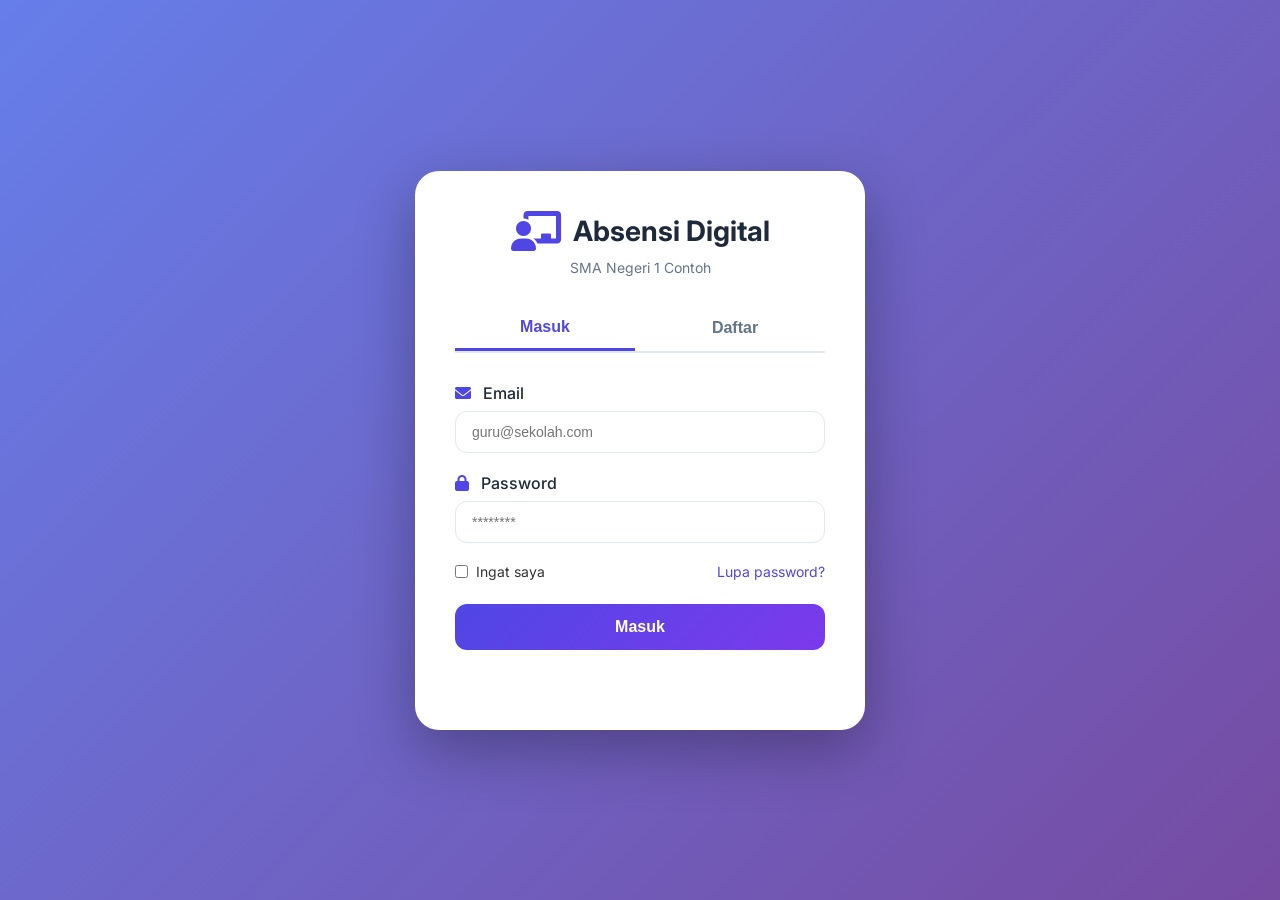
==== index.html @ d9f009d1 "Sistem Absensi Digital" ====
<!DOCTYPE html>
<html lang="id">

<head>
    <meta charset="UTF-8">
    <meta name="viewport" content="width=device-width, initial-scale=1.0, user-scalable=yes">
    <title>Absensi Digital - Login</title>
    <link rel="stylesheet" href="style.css">
    <link href="https://fonts.googleapis.com/css2?family=Inter:wght@400;500;600;700&display=swap" rel="stylesheet">
    <link rel="stylesheet" href="https://cdnjs.cloudflare.com/ajax/libs/font-awesome/6.0.0-beta3/css/all.min.css">
</head>

<body>
    <div class="auth-container">
        <div class="auth-card">
            <div class="auth-header">
                <div class="logo">
                    <i class="fas fa-chalkboard-user"></i>
                    <h1>Absensi Digital</h1>
                </div>
                <p>SMA Negeri 1 Contoh</p>
            </div>

            <div class="auth-tabs">
                <button class="tab-btn active" data-tab="login">Masuk</button>
                <button class="tab-btn" data-tab="register">Daftar</button>
            </div>

            <!-- Form Login -->
            <form id="loginForm" class="auth-form active">
                <div class="form-group">
                    <label><i class="fas fa-envelope"></i> Email</label>
                    <input type="email" id="loginEmail" placeholder="guru@sekolah.com" required>
                </div>
                <div class="form-group">
                    <label><i class="fas fa-lock"></i> Password</label>
                    <input type="password" id="loginPassword" placeholder="********" required>
                </div>
                <div class="form-options">
                    <label class="checkbox">
                        <input type="checkbox" id="rememberMe"> Ingat saya
                    </label>
                    <a href="#" id="forgotPasswordLink" class="forgot-link">Lupa password?</a>
                </div>
                <button type="submit" class="btn-primary">Masuk</button>
                <div id="loginMessage" class="message"></div>
                <div id="resendVerificationContainer" style="display:none;">
                    <a href="#" id="resendVerificationLink" class="resend-link">Kirim ulang email verifikasi</a>
                </div>
            </form>

            <!-- Form Register -->
            <form id="registerForm" class="auth-form">
                <div class="form-group">
                    <label><i class="fas fa-user"></i> Nama Lengkap</label>
                    <input type="text" id="regNama" placeholder="Nama lengkap" required>
                </div>
                <div class="form-group">
                    <label><i class="fas fa-envelope"></i> Email</label>
                    <input type="email" id="regEmail" placeholder="email@sekolah.com" required>
                </div>
                <div class="form-group">
                    <label><i class="fas fa-lock"></i> Password</label>
                    <input type="password" id="regPassword" placeholder="Minimal 6 karakter" required>
                </div>
                <div class="form-group">
                    <label><i class="fas fa-user-tag"></i> Role (Pilih)</label>
                    <select id="regRole">
                        <option value="guru">Guru</option>
                        <option value="kepsek">Kepala Sekolah</option>
                    </select>
                    <small style="color:#666;">*Admin akan diatur oleh operator</small>
                </div>
                <button type="submit" class="btn-primary">Daftar</button>
                <div id="registerMessage" class="message"></div>
            </form>
        </div>
    </div>

    <!-- Modal Lupa Password -->
    <div id="forgotModal" class="modal">
        <div class="modal-content">
            <span class="close-modal">&times;</span>
            <h3><i class="fas fa-key"></i> Reset Password</h3>
            <div id="forgotStep1">
                <p>Masukkan email terdaftar Anda</p>
                <input type="email" id="forgotEmail" placeholder="Email" required>
                <button id="sendOtpBtn" class="btn-secondary">Kirim OTP</button>
            </div>
            <div id="forgotStep2" style="display:none;">
                <p>Masukkan kode OTP yang dikirim ke email Anda</p>
                <input type="text" id="otpCode" placeholder="6 digit OTP" maxlength="6">
                <p id="otpTimer" class="timer-text"></p>
                <button id="verifyOtpBtn" class="btn-secondary">Verifikasi OTP</button>
                <button id="resendOtpBtn" class="btn-text">Kirim ulang OTP</button>
            </div>
            <div id="forgotStep3" style="display:none;">
                <p>Buat password baru</p>
                <input type="password" id="newPassword" placeholder="Password baru" required>
                <input type="password" id="confirmPassword" placeholder="Konfirmasi password" required>
                <button id="resetPasswordBtn" class="btn-primary">Reset Password</button>
            </div>
            <div id="forgotMessage" class="message"></div>
        </div>
    </div>

    <script src="script.js"></script>
</body>

</html>
---- style.css ----
* {
    margin: 0;
    padding: 0;
    box-sizing: border-box;
}

body {
    font-family: 'Inter', sans-serif;
    background: linear-gradient(135deg, #667eea 0%, #764ba2 100%);
    min-height: 100vh;
    color: #333;
}

/* ========== AUTH PAGES ========== */
.auth-container {
    min-height: 100vh;
    display: flex;
    justify-content: center;
    align-items: center;
    padding: 20px;
}

.auth-card {
    background: white;
    border-radius: 24px;
    box-shadow: 0 20px 60px rgba(0, 0, 0, 0.3);
    width: 100%;
    max-width: 450px;
    padding: 40px;
    animation: fadeInUp 0.5s ease;
}

@keyframes fadeInUp {
    from {
        opacity: 0;
        transform: translateY(30px);
    }

    to {
        opacity: 1;
        transform: translateY(0);
    }
}

.auth-header {
    text-align: center;
    margin-bottom: 30px;
}

.logo {
    display: flex;
    align-items: center;
    justify-content: center;
    gap: 12px;
    margin-bottom: 8px;
}

.logo i {
    font-size: 40px;
    color: #4f46e5;
}

.logo h1 {
    font-size: 28px;
    color: #1e293b;
}

.auth-header p {
    color: #64748b;
    font-size: 14px;
}

.auth-tabs {
    display: flex;
    gap: 10px;
    margin-bottom: 30px;
    border-bottom: 2px solid #e2e8f0;
}

.tab-btn {
    flex: 1;
    background: none;
    border: none;
    padding: 12px;
    font-size: 16px;
    font-weight: 600;
    color: #64748b;
    cursor: pointer;
    transition: all 0.3s;
}

.tab-btn.active {
    color: #4f46e5;
    border-bottom: 3px solid #4f46e5;
}

.auth-form {
    display: none;
}

.auth-form.active {
    display: block;
    animation: fadeIn 0.3s ease;
}

@keyframes fadeIn {
    from {
        opacity: 0;
    }

    to {
        opacity: 1;
    }
}

.form-group {
    margin-bottom: 20px;
}

.form-group label {
    display: block;
    margin-bottom: 8px;
    font-weight: 500;
    color: #1e293b;
}

.form-group label i {
    margin-right: 8px;
    color: #4f46e5;
}

.form-group input,
.form-group select {
    width: 100%;
    padding: 12px 16px;
    border: 1px solid #e2e8f0;
    border-radius: 12px;
    font-size: 14px;
    transition: all 0.3s;
}

.form-group input:focus,
.form-group select:focus {
    outline: none;
    border-color: #4f46e5;
    box-shadow: 0 0 0 3px rgba(79, 70, 229, 0.1);
}

.form-options {
    display: flex;
    justify-content: space-between;
    align-items: center;
    margin-bottom: 24px;
    font-size: 14px;
}

.checkbox {
    display: flex;
    align-items: center;
    gap: 8px;
    cursor: pointer;
}

.forgot-link {
    color: #4f46e5;
    text-decoration: none;
}

.btn-primary {
    width: 100%;
    padding: 14px;
    background: linear-gradient(135deg, #4f46e5, #7c3aed);
    color: white;
    border: none;
    border-radius: 12px;
    font-size: 16px;
    font-weight: 600;
    cursor: pointer;
    transition: transform 0.2s, box-shadow 0.2s;
}

.btn-primary:hover {
    transform: translateY(-2px);
    box-shadow: 0 10px 20px rgba(79, 70, 229, 0.3);
}

.btn-secondary {
    padding: 10px 20px;
    background: #f1f5f9;
    color: #1e293b;
    border: none;
    border-radius: 10px;
    cursor: pointer;
    font-weight: 500;
}

.btn-success {
    background: #10b981;
    color: white;
    border: none;
    padding: 12px 24px;
    border-radius: 12px;
    cursor: pointer;
    font-weight: 600;
}

.btn-warning {
    background: #f59e0b;
    color: white;
    border: none;
    padding: 12px 24px;
    border-radius: 12px;
    cursor: pointer;
    font-weight: 600;
}

.btn-small {
    padding: 6px 12px;
    font-size: 12px;
    border-radius: 8px;
    border: none;
    cursor: pointer;
    background: #4f46e5;
    color: white;
    margin: 2px;
}

.btn-danger {
    background: #ef4444;
}

.btn-text {
    background: none;
    border: none;
    color: #4f46e5;
    cursor: pointer;
    font-size: 14px;
    text-decoration: underline;
}

.message {
    margin-top: 16px;
    padding: 12px;
    border-radius: 10px;
    font-size: 14px;
}

.message.success {
    background: #d1fae5;
    color: #065f46;
}

.message.error {
    background: #fee2e2;
    color: #991b1b;
}

.message.neutral {
    background: #e0e7ff;
    color: #3730a3;
}

/* ========== DASHBOARD ========== */
.dashboard-container {
    display: flex;
    min-height: 100vh;
}

.sidebar {
    width: 280px;
    background: linear-gradient(180deg, #1e1b4b, #312e81);
    color: white;
    display: flex;
    flex-direction: column;
    position: fixed;
    height: 100vh;
    left: 0;
    top: 0;
    transition: transform 0.3s ease;
    z-index: 100;
}

.sidebar-header {
    padding: 24px;
    border-bottom: 1px solid rgba(255, 255, 255, 0.1);
}

.logo-small {
    display: flex;
    align-items: center;
    gap: 10px;
    font-size: 18px;
    font-weight: 600;
}

.logo-small i {
    font-size: 28px;
}

.sidebar-nav {
    flex: 1;
    padding: 20px 0;
}

.nav-item {
    display: flex;
    align-items: center;
    gap: 12px;
    padding: 12px 24px;
    color: rgba(255, 255, 255, 0.7);
    text-decoration: none;
    transition: all 0.3s;
}

.nav-item:hover,
.nav-item.active {
    background: rgba(255, 255, 255, 0.1);
    color: white;
    border-left: 3px solid #f59e0b;
}

.nav-item i {
    width: 24px;
}

.sidebar-footer {
    padding: 20px;
    border-top: 1px solid rgba(255, 255, 255, 0.1);
}

.user-info {
    display: flex;
    align-items: center;
    gap: 12px;
    margin-bottom: 16px;
    padding: 8px;
    background: rgba(255, 255, 255, 0.05);
    border-radius: 12px;
}

.user-info i {
    font-size: 32px;
}

.user-info p {
    font-weight: 600;
    font-size: 14px;
}

.user-info small {
    font-size: 12px;
    opacity: 0.7;
}

.btn-logout {
    width: 100%;
    padding: 10px;
    background: rgba(255, 255, 255, 0.1);
    color: white;
    border: none;
    border-radius: 10px;
    cursor: pointer;
    font-size: 14px;
    transition: all 0.3s;
}

.btn-logout:hover {
    background: #ef4444;
}

.main-content {
    flex: 1;
    margin-left: 280px;
    background: #f8fafc;
    min-height: 100vh;
}

.top-bar {
    background: white;
    padding: 16px 24px;
    display: flex;
    justify-content: space-between;
    align-items: center;
    box-shadow: 0 1px 3px rgba(0, 0, 0, 0.1);
    position: sticky;
    top: 0;
    z-index: 99;
}

.mobile-menu-btn {
    display: none;
    background: none;
    border: none;
    font-size: 24px;
    cursor: pointer;
}

.date-time {
    display: flex;
    gap: 16px;
    color: #64748b;
    font-size: 14px;
}

.content-area {
    padding: 24px;
}

.page {
    display: none;
}

.page.active {
    display: block;
    animation: fadeIn 0.3s ease;
}

/* Stats Grid */
.stats-grid {
    display: grid;
    grid-template-columns: repeat(auto-fit, minmax(200px, 1fr));
    gap: 20px;
    margin-bottom: 30px;
}

.stat-card {
    background: white;
    padding: 20px;
    border-radius: 16px;
    display: flex;
    align-items: center;
    gap: 16px;
    box-shadow: 0 1px 3px rgba(0, 0, 0, 0.1);
    transition: transform 0.2s;
}

.stat-card:hover {
    transform: translateY(-2px);
}

.stat-card i {
    font-size: 40px;
    color: #4f46e5;
}

.stat-card h3 {
    font-size: 28px;
    font-weight: 700;
}

.stat-card p {
    color: #64748b;
    font-size: 14px;
}

.info-card,
.action-card,
.form-card {
    background: white;
    border-radius: 16px;
    padding: 24px;
    margin-bottom: 24px;
    box-shadow: 0 1px 3px rgba(0, 0, 0, 0.1);
}

.info-card h3,
.action-card h3,
.form-card h4 {
    margin-bottom: 16px;
    display: flex;
    align-items: center;
    gap: 8px;
}

.action-buttons {
    display: flex;
    gap: 16px;
    flex-wrap: wrap;
}

/* Camera Section */
.camera-section {
    background: white;
    border-radius: 16px;
    padding: 24px;
    margin-bottom: 20px;
}

.camera-container {
    text-align: center;
    margin: 20px 0;
}

#video {
    width: 100%;
    max-width: 400px;
    border-radius: 16px;
    background: #000;
}

.photo-preview {
    text-align: center;
    margin-top: 16px;
}

.photo-preview img {
    max-width: 200px;
    border-radius: 12px;
}

.location-section {
    background: white;
    border-radius: 16px;
    padding: 24px;
    margin-bottom: 20px;
}

.attendance-buttons {
    display: flex;
    gap: 16px;
    flex-wrap: wrap;
}

/* Table */
.table-responsive {
    overflow-x: auto;
}

.data-table {
    width: 100%;
    background: white;
    border-radius: 16px;
    border-collapse: collapse;
    overflow: hidden;
}

.data-table th,
.data-table td {
    padding: 12px 16px;
    text-align: left;
    border-bottom: 1px solid #e2e8f0;
}

.data-table th {
    background: #f1f5f9;
    font-weight: 600;
}

.data-table tr:hover {
    background: #f8fafc;
}

.filter-bar {
    display: flex;
    gap: 12px;
    margin-bottom: 20px;
    flex-wrap: wrap;
}

.filter-bar input,
.filter-bar select {
    padding: 10px 16px;
    border: 1px solid #e2e8f0;
    border-radius: 10px;
}

.form-row {
    display: grid;
    grid-template-columns: repeat(auto-fit, minmax(150px, 1fr));
    gap: 16px;
    margin-bottom: 20px;
}

.profile-card {
    background: white;
    border-radius: 16px;
    padding: 24px;
    margin-bottom: 20px;
}

.profile-field {
    margin-bottom: 16px;
    padding-bottom: 12px;
    border-bottom: 1px solid #e2e8f0;
}

.profile-field label {
    font-weight: 600;
    color: #64748b;
    display: block;
    font-size: 12px;
    margin-bottom: 4px;
}

.profile-field p {
    font-size: 16px;
    color: #1e293b;
}

.status-badge {
    display: inline-block;
    padding: 4px 10px;
    border-radius: 20px;
    font-size: 12px;
    font-weight: 500;
}

.status-badge.success {
    background: #d1fae5;
    color: #065f46;
}

.status-badge.warning {
    background: #fed7aa;
    color: #9a3412;
}

.teacher-detail {
    margin-top: 20px;
    padding: 20px;
    background: #f8fafc;
    border-radius: 16px;
}

/* Modal */
.modal {
    display: none;
    position: fixed;
    top: 0;
    left: 0;
    width: 100%;
    height: 100%;
    background: rgba(0, 0, 0, 0.5);
    justify-content: center;
    align-items: center;
    z-index: 1000;
}

.modal-content {
    background: white;
    padding: 30px;
    border-radius: 20px;
    width: 90%;
    max-width: 400px;
    position: relative;
}

.close-modal {
    position: absolute;
    top: 15px;
    right: 20px;
    font-size: 28px;
    cursor: pointer;
    color: #64748b;
}

.modal-content input,
.modal-content select {
    width: 100%;
    padding: 12px;
    margin: 10px 0;
    border: 1px solid #e2e8f0;
    border-radius: 10px;
}

.timer-text {
    font-size: 12px;
    color: #ef4444;
    margin: 8px 0;
}

/* Responsive */
@media (max-width: 768px) {
    .sidebar {
        transform: translateX(-100%);
    }

    .sidebar.mobile-open {
        transform: translateX(0);
    }

    .main-content {
        margin-left: 0;
    }

    .mobile-menu-btn {
        display: block;
    }

    .stats-grid {
        grid-template-columns: 1fr;
    }

    .auth-card {
        padding: 24px;
    }

    .attendance-buttons {
        flex-direction: column;
    }

    .attendance-buttons button {
        width: 100%;
    }

    .form-row {
        grid-template-columns: 1fr;
    }
}

@media (max-width: 480px) {
    .content-area {
        padding: 16px;
    }

    .top-bar {
        padding: 12px 16px;
    }

    .date-time {
        font-size: 10px;
        gap: 8px;
    }
}
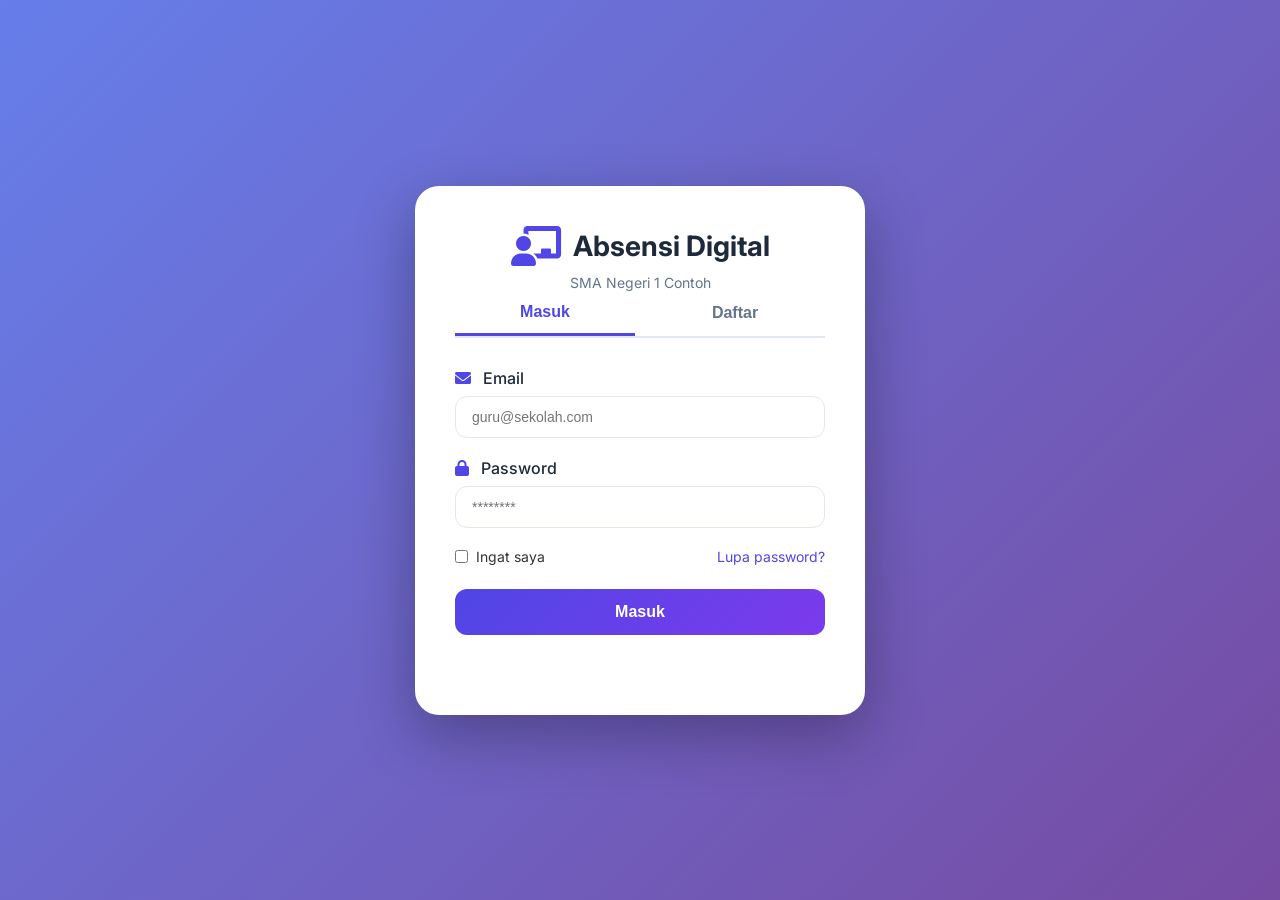
==== commit 7cf594e9: "Final: Sistem Absensi Digital lengkap semua role" ====
--- a/index.html
+++ b/index.html
@@ -64,12 +64,12 @@
                     <input type="password" id="regPassword" placeholder="Minimal 6 karakter" required>
                 </div>
                 <div class="form-group">
-                    <label><i class="fas fa-user-tag"></i> Role (Pilih)</label>
+                    <label><i class="fas fa-user-tag"></i> Role</label>
                     <select id="regRole">
                         <option value="guru">Guru</option>
                         <option value="kepsek">Kepala Sekolah</option>
                     </select>
-                    <small style="color:#666;">*Admin akan diatur oleh operator</small>
+                    <small>*Admin akan diatur oleh operator</small>
                 </div>
                 <button type="submit" class="btn-primary">Daftar</button>
                 <div id="registerMessage" class="message"></div>
@@ -80,7 +80,7 @@
     <!-- Modal Lupa Password -->
     <div id="forgotModal" class="modal">
         <div class="modal-content">
-            <span class="close-modal">&times;</span>
+            <span class="close-modal" data-modal="forgotModal">&times;</span>
             <h3><i class="fas fa-key"></i> Reset Password</h3>
             <div id="forgotStep1">
                 <p>Masukkan email terdaftar Anda</p>
--- a/style.css
+++ b/style.css
@@ -42,9 +42,14 @@
     }
 }
 
-.auth-header {
-    text-align: center;
-    margin-bottom: 30px;
+@keyframes fadeIn {
+    from {
+        opacity: 0;
+    }
+
+    to {
+        opacity: 1;
+    }
 }
 
 .logo {
@@ -68,6 +73,7 @@
 .auth-header p {
     color: #64748b;
     font-size: 14px;
+    text-align: center;
 }
 
 .auth-tabs {
@@ -101,16 +107,6 @@
 .auth-form.active {
     display: block;
     animation: fadeIn 0.3s ease;
-}
-
-@keyframes fadeIn {
-    from {
-        opacity: 0;
-    }
-
-    to {
-        opacity: 1;
-    }
 }
 
 .form-group {
@@ -513,6 +509,11 @@
     border-radius: 16px;
     padding: 24px;
     margin-bottom: 20px;
+}
+
+.location-info {
+    margin-top: 12px;
+    font-size: 14px;
 }
 
 .attendance-buttons {
@@ -669,6 +670,24 @@
     margin: 8px 0;
 }
 
+.loading-spinner {
+    display: inline-block;
+    width: 18px;
+    height: 18px;
+    border: 2px solid rgba(255, 255, 255, 0.4);
+    border-top-color: white;
+    border-radius: 50%;
+    animation: spin 0.8s linear infinite;
+    vertical-align: middle;
+    margin-right: 6px;
+}
+
+@keyframes spin {
+    to {
+        transform: rotate(360deg);
+    }
+}
+
 /* Responsive */
 @media (max-width: 768px) {
     .sidebar {
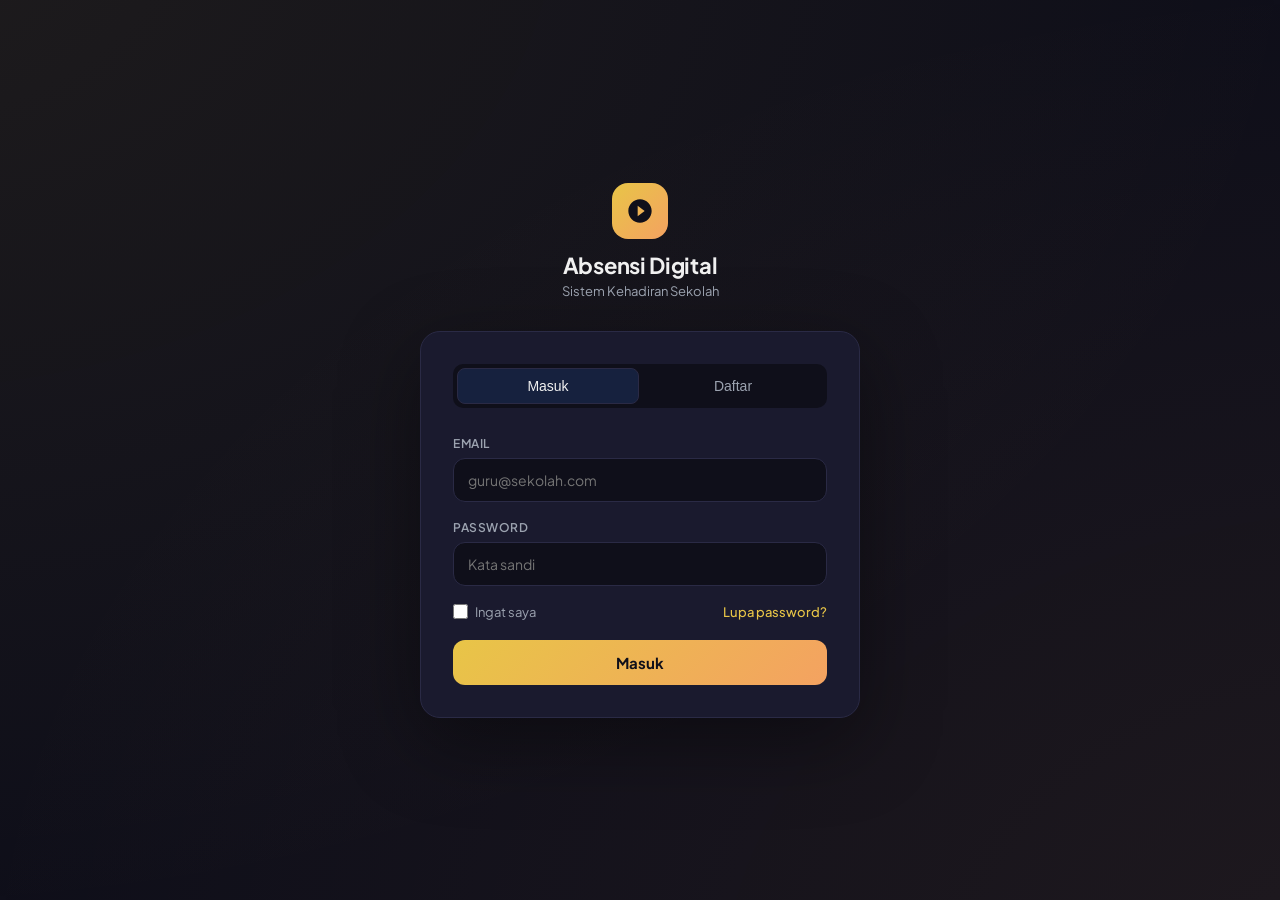
==== commit 78f59011: "komit aja" ====
--- a/index.html
+++ b/index.html
@@ -3,104 +3,508 @@
 
 <head>
     <meta charset="UTF-8">
-    <meta name="viewport" content="width=device-width, initial-scale=1.0, user-scalable=yes">
-    <title>Absensi Digital - Login</title>
-    <link rel="stylesheet" href="style.css">
-    <link href="https://fonts.googleapis.com/css2?family=Inter:wght@400;500;600;700&display=swap" rel="stylesheet">
-    <link rel="stylesheet" href="https://cdnjs.cloudflare.com/ajax/libs/font-awesome/6.0.0-beta3/css/all.min.css">
+    <meta name="viewport" content="width=device-width, initial-scale=1.0">
+    <title>Absensi Digital</title>
+    <link rel="preconnect" href="https://fonts.googleapis.com">
+    <link href="https://fonts.googleapis.com/css2?family=Plus+Jakarta+Sans:wght@400;500;600;700&display=swap"
+        rel="stylesheet">
+    <style>
+        * {
+            margin: 0;
+            padding: 0;
+            box-sizing: border-box
+        }
+
+        :root {
+            --bg: #0f0f1a;
+            --surface: #1a1a2e;
+            --surface2: #16213e;
+            --accent: #e8c547;
+            --accent2: #f4a261;
+            --text: #f0f0f0;
+            --text2: #9ca3b0;
+            --border: #2a2a45;
+            --success: #22c55e;
+            --error: #ef4444;
+            --info: #3b82f6;
+            --radius: 12px;
+        }
+
+        body {
+            font-family: 'Plus Jakarta Sans', sans-serif;
+            background: var(--bg);
+            color: var(--text);
+            min-height: 100vh;
+            display: flex;
+            align-items: center;
+            justify-content: center;
+            padding: 20px;
+            position: relative;
+            overflow-x: hidden
+        }
+
+        body::before {
+            content: '';
+            position: fixed;
+            top: -50%;
+            left: -50%;
+            width: 200%;
+            height: 200%;
+            background: radial-gradient(ellipse at 20% 20%, rgba(232, 197, 71, .07) 0%, transparent 50%), radial-gradient(ellipse at 80% 80%, rgba(244, 162, 97, .07) 0%, transparent 50%);
+            pointer-events: none;
+            z-index: 0
+        }
+
+        .container {
+            width: 100%;
+            max-width: 440px;
+            position: relative;
+            z-index: 1
+        }
+
+        .brand {
+            text-align: center;
+            margin-bottom: 32px
+        }
+
+        .brand-icon {
+            width: 56px;
+            height: 56px;
+            background: linear-gradient(135deg, var(--accent), var(--accent2));
+            border-radius: 16px;
+            display: inline-flex;
+            align-items: center;
+            justify-content: center;
+            margin-bottom: 12px
+        }
+
+        .brand-icon svg {
+            width: 28px;
+            height: 28px;
+            fill: #0f0f1a
+        }
+
+        .brand h1 {
+            font-size: 22px;
+            font-weight: 700;
+            letter-spacing: -.3px
+        }
+
+        .brand p {
+            color: var(--text2);
+            font-size: 13px;
+            margin-top: 4px
+        }
+
+        .card {
+            background: var(--surface);
+            border: 1px solid var(--border);
+            border-radius: 20px;
+            padding: 32px;
+            box-shadow: 0 24px 80px rgba(0, 0, 0, .4)
+        }
+
+        .tabs {
+            display: flex;
+            background: var(--bg);
+            border-radius: 10px;
+            padding: 4px;
+            margin-bottom: 28px;
+            gap: 4px
+        }
+
+        .tab {
+            flex: 1;
+            padding: 9px;
+            text-align: center;
+            border-radius: 8px;
+            font-size: 14px;
+            font-weight: 500;
+            cursor: pointer;
+            border: none;
+            background: transparent;
+            color: var(--text2);
+            transition: all .2s
+        }
+
+        .tab.active {
+            background: var(--surface2);
+            color: var(--text);
+            border: 1px solid var(--border)
+        }
+
+        .form {
+            display: none
+        }
+
+        .form.active {
+            display: block
+        }
+
+        .field {
+            margin-bottom: 18px
+        }
+
+        .field label {
+            display: block;
+            font-size: 12px;
+            font-weight: 600;
+            color: var(--text2);
+            text-transform: uppercase;
+            letter-spacing: .5px;
+            margin-bottom: 7px
+        }
+
+        .field input,
+        .field select {
+            width: 100%;
+            padding: 12px 14px;
+            background: var(--bg);
+            border: 1px solid var(--border);
+            border-radius: var(--radius);
+            color: var(--text);
+            font-size: 14px;
+            font-family: inherit;
+            transition: border-color .2s, box-shadow .2s;
+            outline: none;
+            appearance: none
+        }
+
+        .field input:focus,
+        .field select:focus {
+            border-color: var(--accent);
+            box-shadow: 0 0 0 3px rgba(232, 197, 71, .12)
+        }
+
+        .field select option {
+            background: var(--surface)
+        }
+
+        .field small {
+            display: block;
+            color: var(--text2);
+            font-size: 11px;
+            margin-top: 5px
+        }
+
+        .row {
+            display: flex;
+            justify-content: space-between;
+            align-items: center;
+            margin-bottom: 20px
+        }
+
+        .remember {
+            display: flex;
+            align-items: center;
+            gap: 7px;
+            font-size: 13px;
+            cursor: pointer;
+            color: var(--text2)
+        }
+
+        .remember input {
+            accent-color: var(--accent);
+            width: 15px;
+            height: 15px
+        }
+
+        .link {
+            color: var(--accent);
+            font-size: 13px;
+            text-decoration: none;
+            background: none;
+            border: none;
+            cursor: pointer;
+            font-family: inherit;
+            font-weight: 500
+        }
+
+        .link:hover {
+            text-decoration: underline
+        }
+
+        .btn {
+            width: 100%;
+            padding: 13px;
+            background: linear-gradient(135deg, var(--accent), var(--accent2));
+            color: #0f0f1a;
+            border: none;
+            border-radius: var(--radius);
+            font-size: 15px;
+            font-weight: 700;
+            cursor: pointer;
+            transition: opacity .2s, transform .1s;
+            font-family: inherit;
+            position: relative;
+            overflow: hidden
+        }
+
+        .btn:hover {
+            opacity: .92
+        }
+
+        .btn:active {
+            transform: scale(.99)
+        }
+
+        .btn:disabled {
+            opacity: .5;
+            cursor: not-allowed
+        }
+
+        .msg {
+            margin-top: 14px;
+            padding: 11px 14px;
+            border-radius: 9px;
+            font-size: 13px;
+            display: none
+        }
+
+        .msg.show {
+            display: block
+        }
+
+        .msg.success {
+            background: rgba(34, 197, 94, .12);
+            color: #4ade80;
+            border: 1px solid rgba(34, 197, 94, .2)
+        }
+
+        .msg.error {
+            background: rgba(239, 68, 68, .12);
+            color: #f87171;
+            border: 1px solid rgba(239, 68, 68, .2)
+        }
+
+        .msg.loading {
+            background: rgba(59, 130, 246, .12);
+            color: #60a5fa;
+            border: 1px solid rgba(59, 130, 246, .2)
+        }
+
+        .resend-wrap {
+            display: none;
+            margin-top: 10px;
+            text-align: center
+        }
+
+        .divider {
+            height: 1px;
+            background: var(--border);
+            margin: 20px 0
+        }
+
+        .modal-overlay {
+            display: none;
+            position: fixed;
+            inset: 0;
+            background: rgba(0, 0, 0, .7);
+            z-index: 100;
+            align-items: center;
+            justify-content: center;
+            padding: 20px;
+            backdrop-filter: blur(4px)
+        }
+
+        .modal-overlay.open {
+            display: flex
+        }
+
+        .modal {
+            background: var(--surface);
+            border: 1px solid var(--border);
+            border-radius: 20px;
+            padding: 28px;
+            width: 100%;
+            max-width: 400px;
+            position: relative
+        }
+
+        .modal-header {
+            display: flex;
+            justify-content: space-between;
+            align-items: center;
+            margin-bottom: 20px
+        }
+
+        .modal-title {
+            font-size: 17px;
+            font-weight: 700
+        }
+
+        .close-btn {
+            background: var(--bg);
+            border: 1px solid var(--border);
+            border-radius: 8px;
+            width: 30px;
+            height: 30px;
+            cursor: pointer;
+            color: var(--text2);
+            font-size: 18px;
+            display: flex;
+            align-items: center;
+            justify-content: center;
+            transition: color .2s;
+            line-height: 1
+        }
+
+        .close-btn:hover {
+            color: var(--text)
+        }
+
+        .step {
+            display: none
+        }
+
+        .step.active {
+            display: block
+        }
+
+        .step p {
+            color: var(--text2);
+            font-size: 13px;
+            margin-bottom: 14px
+        }
+
+        .timer {
+            font-size: 12px;
+            color: var(--error);
+            margin: 8px 0
+        }
+
+        .otp-actions {
+            display: flex;
+            gap: 10px;
+            margin-top: 10px
+        }
+
+        .otp-actions .btn {
+            flex: 1
+        }
+
+        .btn-ghost {
+            background: var(--bg);
+            color: var(--text);
+            border: 1px solid var(--border);
+            width: 100%;
+            padding: 11px;
+            border-radius: var(--radius);
+            font-size: 14px;
+            font-weight: 500;
+            cursor: pointer;
+            font-family: inherit;
+            transition: border-color .2s
+        }
+
+        .btn-ghost:hover {
+            border-color: var(--text2)
+        }
+    </style>
 </head>
 
 <body>
-    <div class="auth-container">
-        <div class="auth-card">
-            <div class="auth-header">
-                <div class="logo">
-                    <i class="fas fa-chalkboard-user"></i>
-                    <h1>Absensi Digital</h1>
-                </div>
-                <p>SMA Negeri 1 Contoh</p>
-            </div>
-
-            <div class="auth-tabs">
-                <button class="tab-btn active" data-tab="login">Masuk</button>
-                <button class="tab-btn" data-tab="register">Daftar</button>
-            </div>
-
-            <!-- Form Login -->
-            <form id="loginForm" class="auth-form active">
-                <div class="form-group">
-                    <label><i class="fas fa-envelope"></i> Email</label>
-                    <input type="email" id="loginEmail" placeholder="guru@sekolah.com" required>
-                </div>
-                <div class="form-group">
-                    <label><i class="fas fa-lock"></i> Password</label>
-                    <input type="password" id="loginPassword" placeholder="********" required>
-                </div>
-                <div class="form-options">
-                    <label class="checkbox">
-                        <input type="checkbox" id="rememberMe"> Ingat saya
-                    </label>
-                    <a href="#" id="forgotPasswordLink" class="forgot-link">Lupa password?</a>
-                </div>
-                <button type="submit" class="btn-primary">Masuk</button>
-                <div id="loginMessage" class="message"></div>
-                <div id="resendVerificationContainer" style="display:none;">
-                    <a href="#" id="resendVerificationLink" class="resend-link">Kirim ulang email verifikasi</a>
-                </div>
-            </form>
-
-            <!-- Form Register -->
-            <form id="registerForm" class="auth-form">
-                <div class="form-group">
-                    <label><i class="fas fa-user"></i> Nama Lengkap</label>
-                    <input type="text" id="regNama" placeholder="Nama lengkap" required>
-                </div>
-                <div class="form-group">
-                    <label><i class="fas fa-envelope"></i> Email</label>
-                    <input type="email" id="regEmail" placeholder="email@sekolah.com" required>
-                </div>
-                <div class="form-group">
-                    <label><i class="fas fa-lock"></i> Password</label>
-                    <input type="password" id="regPassword" placeholder="Minimal 6 karakter" required>
-                </div>
-                <div class="form-group">
-                    <label><i class="fas fa-user-tag"></i> Role</label>
+    <div class="container">
+        <div class="brand">
+            <div class="brand-icon">
+                <svg viewBox="0 0 24 24">
+                    <path
+                        d="M12 2C6.48 2 2 6.48 2 12s4.48 10 10 10 10-4.48 10-10S17.52 2 12 2zm-2 14.5v-9l6 4.5-6 4.5z" />
+                </svg>
+            </div>
+            <h1>Absensi Digital</h1>
+            <p id="schoolName">Sistem Kehadiran Sekolah</p>
+        </div>
+
+        <div class="card">
+            <div class="tabs">
+                <button class="tab active" data-tab="login">Masuk</button>
+                <button class="tab" data-tab="register">Daftar</button>
+            </div>
+
+            <div id="loginForm" class="form active">
+                <div class="field">
+                    <label>Email</label>
+                    <input type="email" id="loginEmail" placeholder="guru@sekolah.com" autocomplete="email">
+                </div>
+                <div class="field">
+                    <label>Password</label>
+                    <input type="password" id="loginPassword" placeholder="Kata sandi" autocomplete="current-password">
+                </div>
+                <div class="row">
+                    <label class="remember"><input type="checkbox" id="rememberMe"> Ingat saya</label>
+                    <button class="link" id="forgotBtn">Lupa password?</button>
+                </div>
+                <button class="btn" id="loginBtn">Masuk</button>
+                <div class="msg" id="loginMsg"></div>
+                <div class="resend-wrap" id="resendWrap">
+                    <button class="link" id="resendVerifBtn">Kirim ulang email verifikasi</button>
+                </div>
+            </div>
+
+            <div id="registerForm" class="form">
+                <div class="field">
+                    <label>Nama Lengkap</label>
+                    <input type="text" id="regNama" placeholder="Nama lengkap Anda">
+                </div>
+                <div class="field">
+                    <label>Email</label>
+                    <input type="email" id="regEmail" placeholder="email@sekolah.com">
+                </div>
+                <div class="field">
+                    <label>Password</label>
+                    <input type="password" id="regPassword" placeholder="Minimal 6 karakter">
+                </div>
+                <div class="field">
+                    <label>Role</label>
                     <select id="regRole">
                         <option value="guru">Guru</option>
                         <option value="kepsek">Kepala Sekolah</option>
                     </select>
-                    <small>*Admin akan diatur oleh operator</small>
-                </div>
-                <button type="submit" class="btn-primary">Daftar</button>
-                <div id="registerMessage" class="message"></div>
-            </form>
+                    <small>* Role Admin diatur oleh operator sistem</small>
+                </div>
+                <button class="btn" id="registerBtn">Daftar Akun</button>
+                <div class="msg" id="registerMsg"></div>
+            </div>
         </div>
     </div>
 
     <!-- Modal Lupa Password -->
-    <div id="forgotModal" class="modal">
-        <div class="modal-content">
-            <span class="close-modal" data-modal="forgotModal">&times;</span>
-            <h3><i class="fas fa-key"></i> Reset Password</h3>
-            <div id="forgotStep1">
-                <p>Masukkan email terdaftar Anda</p>
-                <input type="email" id="forgotEmail" placeholder="Email" required>
-                <button id="sendOtpBtn" class="btn-secondary">Kirim OTP</button>
-            </div>
-            <div id="forgotStep2" style="display:none;">
-                <p>Masukkan kode OTP yang dikirim ke email Anda</p>
-                <input type="text" id="otpCode" placeholder="6 digit OTP" maxlength="6">
-                <p id="otpTimer" class="timer-text"></p>
-                <button id="verifyOtpBtn" class="btn-secondary">Verifikasi OTP</button>
-                <button id="resendOtpBtn" class="btn-text">Kirim ulang OTP</button>
-            </div>
-            <div id="forgotStep3" style="display:none;">
-                <p>Buat password baru</p>
-                <input type="password" id="newPassword" placeholder="Password baru" required>
-                <input type="password" id="confirmPassword" placeholder="Konfirmasi password" required>
-                <button id="resetPasswordBtn" class="btn-primary">Reset Password</button>
-            </div>
-            <div id="forgotMessage" class="message"></div>
+    <div class="modal-overlay" id="forgotModal">
+        <div class="modal">
+            <div class="modal-header">
+                <span class="modal-title">Reset Password</span>
+                <button class="close-btn" id="closeForgotBtn">&times;</button>
+            </div>
+
+            <div id="step1" class="step active">
+                <p>Masukkan email terdaftar Anda untuk menerima kode OTP.</p>
+                <div class="field"><label>Email</label><input type="email" id="forgotEmail"
+                        placeholder="Email terdaftar"></div>
+                <button class="btn" id="sendOtpBtn">Kirim Kode OTP</button>
+            </div>
+
+            <div id="step2" class="step">
+                <p>Masukkan kode 6 digit yang dikirim ke email Anda.</p>
+                <div class="field"><label>Kode OTP</label><input type="text" id="otpInput" placeholder="6 digit kode"
+                        maxlength="6" style="letter-spacing:6px;font-size:22px;text-align:center"></div>
+                <div class="timer" id="otpTimer"></div>
+                <div class="otp-actions">
+                    <button class="btn-ghost" id="resendOtpBtn">Kirim ulang</button>
+                    <button class="btn" id="verifyOtpBtn" style="width:auto;flex:2">Verifikasi</button>
+                </div>
+            </div>
+
+            <div id="step3" class="step">
+                <p>Buat password baru untuk akun Anda.</p>
+                <div class="field"><label>Password Baru</label><input type="password" id="newPwd"
+                        placeholder="Minimal 6 karakter"></div>
+                <div class="field"><label>Konfirmasi Password</label><input type="password" id="confirmPwd"
+                        placeholder="Ulangi password baru"></div>
+                <button class="btn" id="resetPwdBtn">Simpan Password Baru</button>
+            </div>
+
+            <div class="msg" id="forgotMsg"></div>
         </div>
     </div>
 
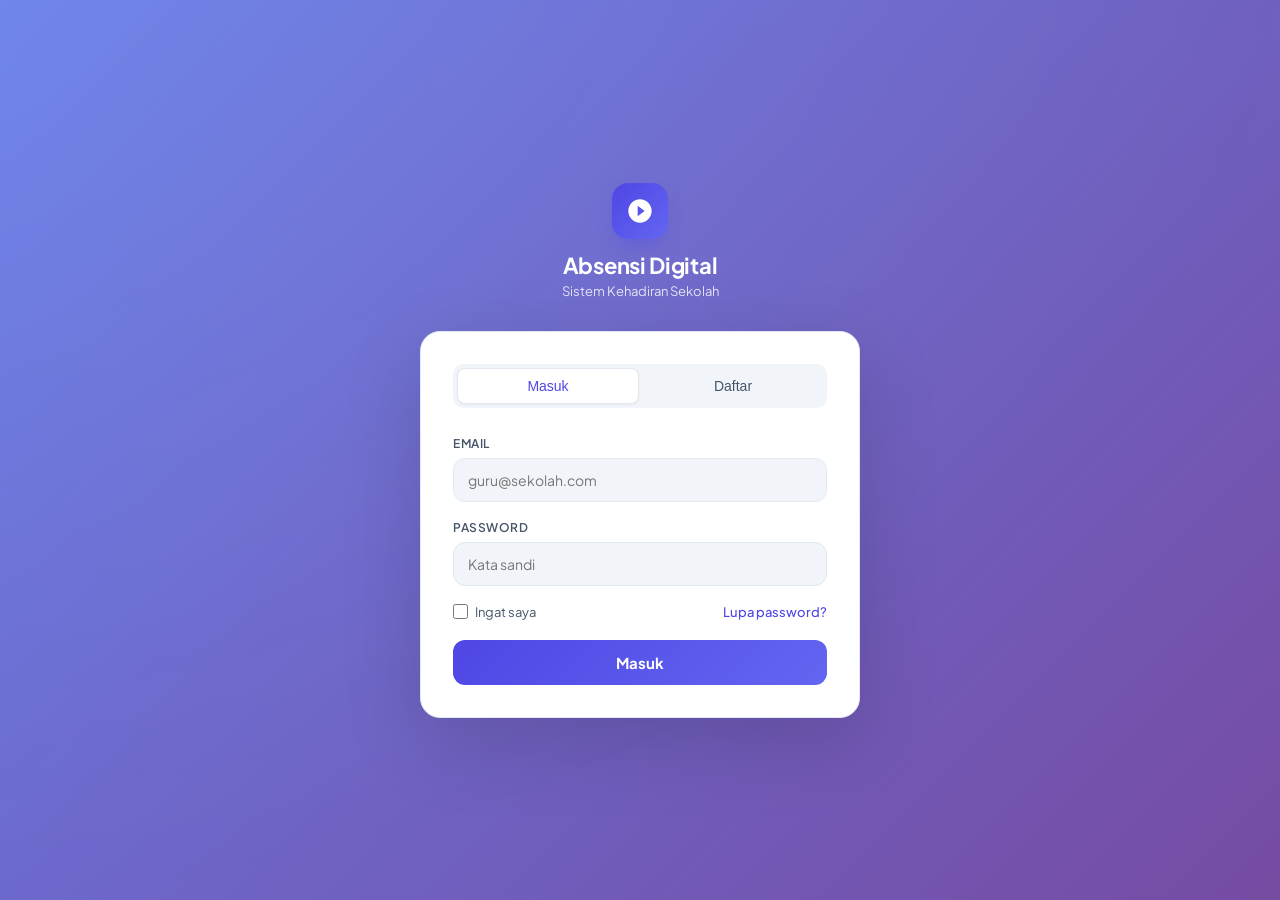
==== commit 6356b3e2: "komit" ====
--- a/index.html
+++ b/index.html
@@ -12,19 +12,19 @@
         * {
             margin: 0;
             padding: 0;
-            box-sizing: border-box
+            box-sizing: border-box;
         }
 
         :root {
-            --bg: #0f0f1a;
-            --surface: #1a1a2e;
-            --surface2: #16213e;
-            --accent: #e8c547;
-            --accent2: #f4a261;
-            --text: #f0f0f0;
-            --text2: #9ca3b0;
-            --border: #2a2a45;
-            --success: #22c55e;
+            --bg: #f8fafc;
+            --surface: #ffffff;
+            --surface2: #f1f5f9;
+            --accent: #4f46e5;
+            --accent2: #6366f1;
+            --text: #1e293b;
+            --text2: #475569;
+            --border: #e2e8f0;
+            --success: #10b981;
             --error: #ef4444;
             --info: #3b82f6;
             --radius: 12px;
@@ -32,7 +32,7 @@
 
         body {
             font-family: 'Plus Jakarta Sans', sans-serif;
-            background: var(--bg);
+            background: linear-gradient(135deg, #667eea 0%, #764ba2 100%);
             color: var(--text);
             min-height: 100vh;
             display: flex;
@@ -40,7 +40,7 @@
             justify-content: center;
             padding: 20px;
             position: relative;
-            overflow-x: hidden
+            overflow-x: hidden;
         }
 
         body::before {
@@ -50,21 +50,21 @@
             left: -50%;
             width: 200%;
             height: 200%;
-            background: radial-gradient(ellipse at 20% 20%, rgba(232, 197, 71, .07) 0%, transparent 50%), radial-gradient(ellipse at 80% 80%, rgba(244, 162, 97, .07) 0%, transparent 50%);
+            background: radial-gradient(ellipse at 20% 20%, rgba(255, 255, 255, 0.08) 0%, transparent 50%);
             pointer-events: none;
-            z-index: 0
+            z-index: 0;
         }
 
         .container {
             width: 100%;
             max-width: 440px;
             position: relative;
-            z-index: 1
+            z-index: 1;
         }
 
         .brand {
             text-align: center;
-            margin-bottom: 32px
+            margin-bottom: 32px;
         }
 
         .brand-icon {
@@ -75,25 +75,27 @@
             display: inline-flex;
             align-items: center;
             justify-content: center;
-            margin-bottom: 12px
+            margin-bottom: 12px;
+            box-shadow: 0 10px 20px -5px rgba(79, 70, 229, 0.4);
         }
 
         .brand-icon svg {
             width: 28px;
             height: 28px;
-            fill: #0f0f1a
+            fill: white;
         }
 
         .brand h1 {
             font-size: 22px;
             font-weight: 700;
-            letter-spacing: -.3px
+            letter-spacing: -.3px;
+            color: white;
         }
 
         .brand p {
-            color: var(--text2);
+            color: rgba(255, 255, 255, 0.8);
             font-size: 13px;
-            margin-top: 4px
+            margin-top: 4px;
         }
 
         .card {
@@ -101,16 +103,16 @@
             border: 1px solid var(--border);
             border-radius: 20px;
             padding: 32px;
-            box-shadow: 0 24px 80px rgba(0, 0, 0, .4)
+            box-shadow: 0 24px 80px rgba(0, 0, 0, 0.15);
         }
 
         .tabs {
             display: flex;
-            background: var(--bg);
+            background: var(--surface2);
             border-radius: 10px;
             padding: 4px;
             margin-bottom: 28px;
-            gap: 4px
+            gap: 4px;
         }
 
         .tab {
@@ -124,25 +126,26 @@
             border: none;
             background: transparent;
             color: var(--text2);
-            transition: all .2s
+            transition: all 0.2s;
         }
 
         .tab.active {
-            background: var(--surface2);
-            color: var(--text);
-            border: 1px solid var(--border)
+            background: white;
+            color: var(--accent);
+            border: 1px solid var(--border);
+            box-shadow: 0 1px 2px 0 rgba(0, 0, 0, 0.05);
         }
 
         .form {
-            display: none
+            display: none;
         }
 
         .form.active {
-            display: block
+            display: block;
         }
 
         .field {
-            margin-bottom: 18px
+            margin-bottom: 18px;
         }
 
         .field label {
@@ -152,14 +155,14 @@
             color: var(--text2);
             text-transform: uppercase;
             letter-spacing: .5px;
-            margin-bottom: 7px
+            margin-bottom: 7px;
         }
 
         .field input,
         .field select {
             width: 100%;
             padding: 12px 14px;
-            background: var(--bg);
+            background: var(--surface2);
             border: 1px solid var(--border);
             border-radius: var(--radius);
             color: var(--text);
@@ -167,31 +170,32 @@
             font-family: inherit;
             transition: border-color .2s, box-shadow .2s;
             outline: none;
-            appearance: none
+            appearance: none;
         }
 
         .field input:focus,
         .field select:focus {
             border-color: var(--accent);
-            box-shadow: 0 0 0 3px rgba(232, 197, 71, .12)
+            box-shadow: 0 0 0 3px rgba(79, 70, 229, 0.1);
+            background: white;
         }
 
         .field select option {
-            background: var(--surface)
+            background: white;
         }
 
         .field small {
             display: block;
             color: var(--text2);
             font-size: 11px;
-            margin-top: 5px
+            margin-top: 5px;
         }
 
         .row {
             display: flex;
             justify-content: space-between;
             align-items: center;
-            margin-bottom: 20px
+            margin-bottom: 20px;
         }
 
         .remember {
@@ -200,13 +204,13 @@
             gap: 7px;
             font-size: 13px;
             cursor: pointer;
-            color: var(--text2)
+            color: var(--text2);
         }
 
         .remember input {
             accent-color: var(--accent);
             width: 15px;
-            height: 15px
+            height: 15px;
         }
 
         .link {
@@ -217,40 +221,39 @@
             border: none;
             cursor: pointer;
             font-family: inherit;
-            font-weight: 500
+            font-weight: 500;
         }
 
         .link:hover {
-            text-decoration: underline
+            text-decoration: underline;
         }
 
         .btn {
             width: 100%;
             padding: 13px;
             background: linear-gradient(135deg, var(--accent), var(--accent2));
-            color: #0f0f1a;
+            color: white;
             border: none;
             border-radius: var(--radius);
             font-size: 15px;
             font-weight: 700;
             cursor: pointer;
-            transition: opacity .2s, transform .1s;
+            transition: all 0.2s;
             font-family: inherit;
-            position: relative;
-            overflow: hidden
         }
 
         .btn:hover {
-            opacity: .92
+            transform: translateY(-1px);
+            box-shadow: 0 10px 20px -5px rgba(79, 70, 229, 0.4);
         }
 
         .btn:active {
-            transform: scale(.99)
+            transform: scale(0.98);
         }
 
         .btn:disabled {
-            opacity: .5;
-            cursor: not-allowed
+            opacity: 0.5;
+            cursor: not-allowed;
         }
 
         .msg {
@@ -258,57 +261,57 @@
             padding: 11px 14px;
             border-radius: 9px;
             font-size: 13px;
-            display: none
+            display: none;
         }
 
         .msg.show {
-            display: block
+            display: block;
         }
 
         .msg.success {
-            background: rgba(34, 197, 94, .12);
-            color: #4ade80;
-            border: 1px solid rgba(34, 197, 94, .2)
+            background: rgba(16, 185, 129, 0.1);
+            color: #059669;
+            border: 1px solid rgba(16, 185, 129, 0.2);
         }
 
         .msg.error {
-            background: rgba(239, 68, 68, .12);
-            color: #f87171;
-            border: 1px solid rgba(239, 68, 68, .2)
+            background: rgba(239, 68, 68, 0.1);
+            color: #dc2626;
+            border: 1px solid rgba(239, 68, 68, 0.2);
         }
 
         .msg.loading {
-            background: rgba(59, 130, 246, .12);
-            color: #60a5fa;
-            border: 1px solid rgba(59, 130, 246, .2)
+            background: rgba(59, 130, 246, 0.1);
+            color: #2563eb;
+            border: 1px solid rgba(59, 130, 246, 0.2);
         }
 
         .resend-wrap {
             display: none;
             margin-top: 10px;
-            text-align: center
+            text-align: center;
         }
 
         .divider {
             height: 1px;
             background: var(--border);
-            margin: 20px 0
+            margin: 20px 0;
         }
 
         .modal-overlay {
             display: none;
             position: fixed;
             inset: 0;
-            background: rgba(0, 0, 0, .7);
+            background: rgba(0, 0, 0, 0.5);
             z-index: 100;
             align-items: center;
             justify-content: center;
             padding: 20px;
-            backdrop-filter: blur(4px)
+            backdrop-filter: blur(4px);
         }
 
         .modal-overlay.open {
-            display: flex
+            display: flex;
         }
 
         .modal {
@@ -318,23 +321,24 @@
             padding: 28px;
             width: 100%;
             max-width: 400px;
-            position: relative
+            position: relative;
         }
 
         .modal-header {
             display: flex;
             justify-content: space-between;
             align-items: center;
-            margin-bottom: 20px
+            margin-bottom: 20px;
         }
 
         .modal-title {
             font-size: 17px;
-            font-weight: 700
+            font-weight: 700;
+            color: var(--text);
         }
 
         .close-btn {
-            background: var(--bg);
+            background: var(--surface2);
             border: 1px solid var(--border);
             border-radius: 8px;
             width: 30px;
@@ -345,46 +349,46 @@
             display: flex;
             align-items: center;
             justify-content: center;
-            transition: color .2s;
-            line-height: 1
+            transition: all 0.2s;
         }
 
         .close-btn:hover {
-            color: var(--text)
+            background: var(--border);
+            color: var(--text);
         }
 
         .step {
-            display: none
+            display: none;
         }
 
         .step.active {
-            display: block
+            display: block;
         }
 
         .step p {
             color: var(--text2);
             font-size: 13px;
-            margin-bottom: 14px
+            margin-bottom: 14px;
         }
 
         .timer {
             font-size: 12px;
             color: var(--error);
-            margin: 8px 0
+            margin: 8px 0;
         }
 
         .otp-actions {
             display: flex;
             gap: 10px;
-            margin-top: 10px
+            margin-top: 10px;
         }
 
         .otp-actions .btn {
-            flex: 1
+            flex: 1;
         }
 
         .btn-ghost {
-            background: var(--bg);
+            background: var(--surface2);
             color: var(--text);
             border: 1px solid var(--border);
             width: 100%;
@@ -394,11 +398,22 @@
             font-weight: 500;
             cursor: pointer;
             font-family: inherit;
-            transition: border-color .2s
+            transition: all 0.2s;
         }
 
         .btn-ghost:hover {
-            border-color: var(--text2)
+            border-color: var(--accent);
+            background: white;
+        }
+
+        @media (max-width: 480px) {
+            .card {
+                padding: 24px;
+            }
+
+            .brand h1 {
+                font-size: 20px;
+            }
         }
     </style>
 </head>
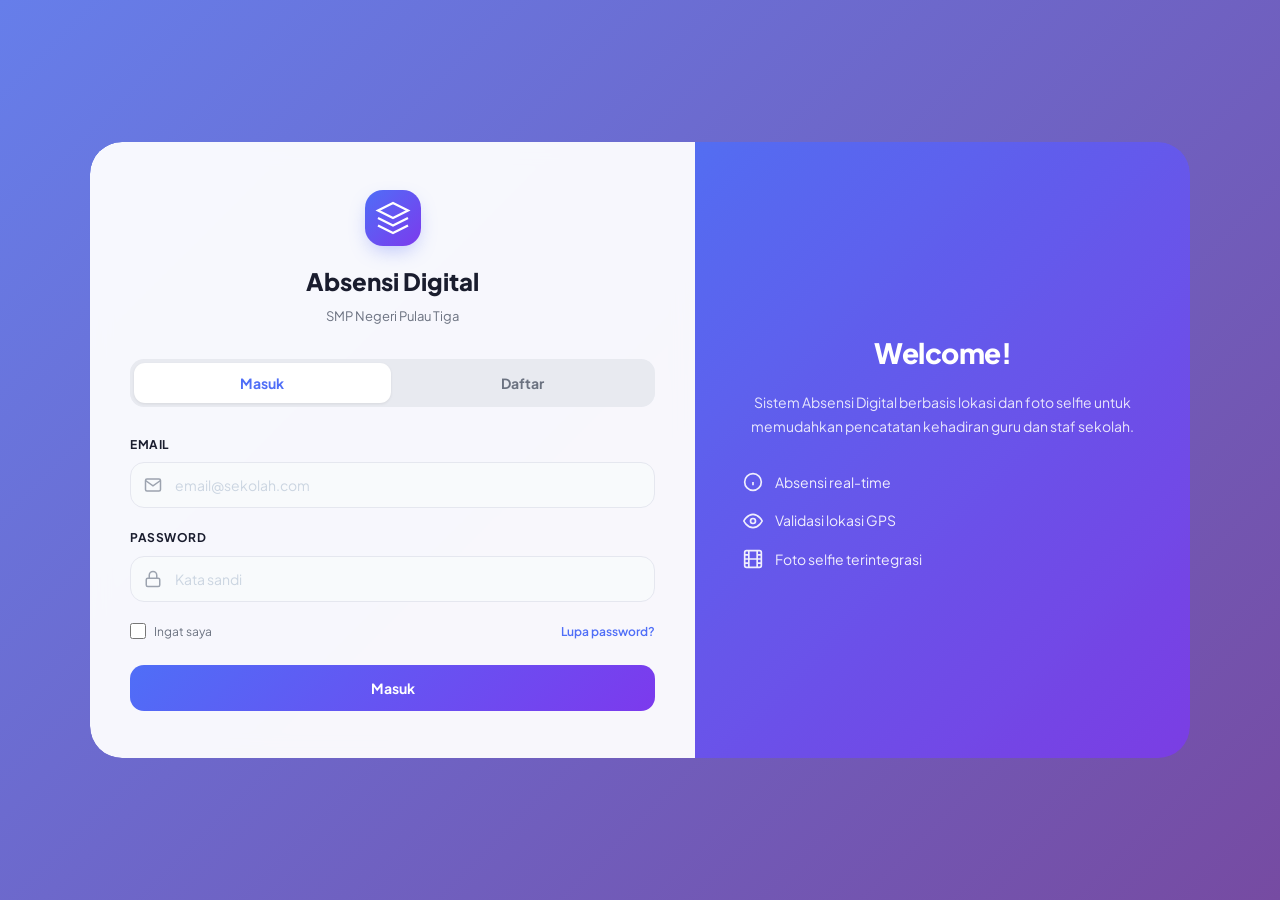
==== commit 77a01d8e: "komit aja" ====
--- a/index.html
+++ b/index.html
@@ -3,520 +3,196 @@
 
 <head>
     <meta charset="UTF-8">
-    <meta name="viewport" content="width=device-width, initial-scale=1.0">
-    <title>Absensi Digital</title>
+    <meta name="viewport" content="width=device-width, initial-scale=1.0, user-scalable=no">
+    <title>Absensi Digital - Masuk & Daftar</title>
     <link rel="preconnect" href="https://fonts.googleapis.com">
-    <link href="https://fonts.googleapis.com/css2?family=Plus+Jakarta+Sans:wght@400;500;600;700&display=swap"
+    <link href="https://fonts.googleapis.com/css2?family=Plus+Jakarta+Sans:wght@400;500;600;700;800&display=swap"
         rel="stylesheet">
-    <style>
-        * {
-            margin: 0;
-            padding: 0;
-            box-sizing: border-box;
-        }
-
-        :root {
-            --bg: #f8fafc;
-            --surface: #ffffff;
-            --surface2: #f1f5f9;
-            --accent: #4f46e5;
-            --accent2: #6366f1;
-            --text: #1e293b;
-            --text2: #475569;
-            --border: #e2e8f0;
-            --success: #10b981;
-            --error: #ef4444;
-            --info: #3b82f6;
-            --radius: 12px;
-        }
-
-        body {
-            font-family: 'Plus Jakarta Sans', sans-serif;
-            background: linear-gradient(135deg, #667eea 0%, #764ba2 100%);
-            color: var(--text);
-            min-height: 100vh;
-            display: flex;
-            align-items: center;
-            justify-content: center;
-            padding: 20px;
-            position: relative;
-            overflow-x: hidden;
-        }
-
-        body::before {
-            content: '';
-            position: fixed;
-            top: -50%;
-            left: -50%;
-            width: 200%;
-            height: 200%;
-            background: radial-gradient(ellipse at 20% 20%, rgba(255, 255, 255, 0.08) 0%, transparent 50%);
-            pointer-events: none;
-            z-index: 0;
-        }
-
-        .container {
-            width: 100%;
-            max-width: 440px;
-            position: relative;
-            z-index: 1;
-        }
-
-        .brand {
-            text-align: center;
-            margin-bottom: 32px;
-        }
-
-        .brand-icon {
-            width: 56px;
-            height: 56px;
-            background: linear-gradient(135deg, var(--accent), var(--accent2));
-            border-radius: 16px;
-            display: inline-flex;
-            align-items: center;
-            justify-content: center;
-            margin-bottom: 12px;
-            box-shadow: 0 10px 20px -5px rgba(79, 70, 229, 0.4);
-        }
-
-        .brand-icon svg {
-            width: 28px;
-            height: 28px;
-            fill: white;
-        }
-
-        .brand h1 {
-            font-size: 22px;
-            font-weight: 700;
-            letter-spacing: -.3px;
-            color: white;
-        }
-
-        .brand p {
-            color: rgba(255, 255, 255, 0.8);
-            font-size: 13px;
-            margin-top: 4px;
-        }
-
-        .card {
-            background: var(--surface);
-            border: 1px solid var(--border);
-            border-radius: 20px;
-            padding: 32px;
-            box-shadow: 0 24px 80px rgba(0, 0, 0, 0.15);
-        }
-
-        .tabs {
-            display: flex;
-            background: var(--surface2);
-            border-radius: 10px;
-            padding: 4px;
-            margin-bottom: 28px;
-            gap: 4px;
-        }
-
-        .tab {
-            flex: 1;
-            padding: 9px;
-            text-align: center;
-            border-radius: 8px;
-            font-size: 14px;
-            font-weight: 500;
-            cursor: pointer;
-            border: none;
-            background: transparent;
-            color: var(--text2);
-            transition: all 0.2s;
-        }
-
-        .tab.active {
-            background: white;
-            color: var(--accent);
-            border: 1px solid var(--border);
-            box-shadow: 0 1px 2px 0 rgba(0, 0, 0, 0.05);
-        }
-
-        .form {
-            display: none;
-        }
-
-        .form.active {
-            display: block;
-        }
-
-        .field {
-            margin-bottom: 18px;
-        }
-
-        .field label {
-            display: block;
-            font-size: 12px;
-            font-weight: 600;
-            color: var(--text2);
-            text-transform: uppercase;
-            letter-spacing: .5px;
-            margin-bottom: 7px;
-        }
-
-        .field input,
-        .field select {
-            width: 100%;
-            padding: 12px 14px;
-            background: var(--surface2);
-            border: 1px solid var(--border);
-            border-radius: var(--radius);
-            color: var(--text);
-            font-size: 14px;
-            font-family: inherit;
-            transition: border-color .2s, box-shadow .2s;
-            outline: none;
-            appearance: none;
-        }
-
-        .field input:focus,
-        .field select:focus {
-            border-color: var(--accent);
-            box-shadow: 0 0 0 3px rgba(79, 70, 229, 0.1);
-            background: white;
-        }
-
-        .field select option {
-            background: white;
-        }
-
-        .field small {
-            display: block;
-            color: var(--text2);
-            font-size: 11px;
-            margin-top: 5px;
-        }
-
-        .row {
-            display: flex;
-            justify-content: space-between;
-            align-items: center;
-            margin-bottom: 20px;
-        }
-
-        .remember {
-            display: flex;
-            align-items: center;
-            gap: 7px;
-            font-size: 13px;
-            cursor: pointer;
-            color: var(--text2);
-        }
-
-        .remember input {
-            accent-color: var(--accent);
-            width: 15px;
-            height: 15px;
-        }
-
-        .link {
-            color: var(--accent);
-            font-size: 13px;
-            text-decoration: none;
-            background: none;
-            border: none;
-            cursor: pointer;
-            font-family: inherit;
-            font-weight: 500;
-        }
-
-        .link:hover {
-            text-decoration: underline;
-        }
-
-        .btn {
-            width: 100%;
-            padding: 13px;
-            background: linear-gradient(135deg, var(--accent), var(--accent2));
-            color: white;
-            border: none;
-            border-radius: var(--radius);
-            font-size: 15px;
-            font-weight: 700;
-            cursor: pointer;
-            transition: all 0.2s;
-            font-family: inherit;
-        }
-
-        .btn:hover {
-            transform: translateY(-1px);
-            box-shadow: 0 10px 20px -5px rgba(79, 70, 229, 0.4);
-        }
-
-        .btn:active {
-            transform: scale(0.98);
-        }
-
-        .btn:disabled {
-            opacity: 0.5;
-            cursor: not-allowed;
-        }
-
-        .msg {
-            margin-top: 14px;
-            padding: 11px 14px;
-            border-radius: 9px;
-            font-size: 13px;
-            display: none;
-        }
-
-        .msg.show {
-            display: block;
-        }
-
-        .msg.success {
-            background: rgba(16, 185, 129, 0.1);
-            color: #059669;
-            border: 1px solid rgba(16, 185, 129, 0.2);
-        }
-
-        .msg.error {
-            background: rgba(239, 68, 68, 0.1);
-            color: #dc2626;
-            border: 1px solid rgba(239, 68, 68, 0.2);
-        }
-
-        .msg.loading {
-            background: rgba(59, 130, 246, 0.1);
-            color: #2563eb;
-            border: 1px solid rgba(59, 130, 246, 0.2);
-        }
-
-        .resend-wrap {
-            display: none;
-            margin-top: 10px;
-            text-align: center;
-        }
-
-        .divider {
-            height: 1px;
-            background: var(--border);
-            margin: 20px 0;
-        }
-
-        .modal-overlay {
-            display: none;
-            position: fixed;
-            inset: 0;
-            background: rgba(0, 0, 0, 0.5);
-            z-index: 100;
-            align-items: center;
-            justify-content: center;
-            padding: 20px;
-            backdrop-filter: blur(4px);
-        }
-
-        .modal-overlay.open {
-            display: flex;
-        }
-
-        .modal {
-            background: var(--surface);
-            border: 1px solid var(--border);
-            border-radius: 20px;
-            padding: 28px;
-            width: 100%;
-            max-width: 400px;
-            position: relative;
-        }
-
-        .modal-header {
-            display: flex;
-            justify-content: space-between;
-            align-items: center;
-            margin-bottom: 20px;
-        }
-
-        .modal-title {
-            font-size: 17px;
-            font-weight: 700;
-            color: var(--text);
-        }
-
-        .close-btn {
-            background: var(--surface2);
-            border: 1px solid var(--border);
-            border-radius: 8px;
-            width: 30px;
-            height: 30px;
-            cursor: pointer;
-            color: var(--text2);
-            font-size: 18px;
-            display: flex;
-            align-items: center;
-            justify-content: center;
-            transition: all 0.2s;
-        }
-
-        .close-btn:hover {
-            background: var(--border);
-            color: var(--text);
-        }
-
-        .step {
-            display: none;
-        }
-
-        .step.active {
-            display: block;
-        }
-
-        .step p {
-            color: var(--text2);
-            font-size: 13px;
-            margin-bottom: 14px;
-        }
-
-        .timer {
-            font-size: 12px;
-            color: var(--error);
-            margin: 8px 0;
-        }
-
-        .otp-actions {
-            display: flex;
-            gap: 10px;
-            margin-top: 10px;
-        }
-
-        .otp-actions .btn {
-            flex: 1;
-        }
-
-        .btn-ghost {
-            background: var(--surface2);
-            color: var(--text);
-            border: 1px solid var(--border);
-            width: 100%;
-            padding: 11px;
-            border-radius: var(--radius);
-            font-size: 14px;
-            font-weight: 500;
-            cursor: pointer;
-            font-family: inherit;
-            transition: all 0.2s;
-        }
-
-        .btn-ghost:hover {
-            border-color: var(--accent);
-            background: white;
-        }
-
-        @media (max-width: 480px) {
-            .card {
-                padding: 24px;
-            }
-
-            .brand h1 {
-                font-size: 20px;
-            }
-        }
-    </style>
+    <link rel="stylesheet" href="style.css">
 </head>
 
-<body>
-    <div class="container">
-        <div class="brand">
-            <div class="brand-icon">
-                <svg viewBox="0 0 24 24">
-                    <path
-                        d="M12 2C6.48 2 2 6.48 2 12s4.48 10 10 10 10-4.48 10-10S17.52 2 12 2zm-2 14.5v-9l6 4.5-6 4.5z" />
-                </svg>
-            </div>
-            <h1>Absensi Digital</h1>
-            <p id="schoolName">Sistem Kehadiran Sekolah</p>
+<body class="auth-body">
+    <div class="auth-container-two" id="authContainer">
+        <!-- SISI KIRI: FORM (LOGIN & REGISTER) -->
+        <div class="auth-form-side" id="formSide">
+            <div class="auth-brand">
+                <div class="auth-logo">
+                    <svg width="36" height="36" viewBox="0 0 24 24" fill="none" stroke="white" stroke-width="1.5">
+                        <path d="M12 2L2 7l10 5 10-5-10-5zM2 17l10 5 10-5M2 12l10 5 10-5" />
+                    </svg>
+                </div>
+                <h1>Absensi Digital</h1>
+                <p>SMP Negeri Pulau Tiga</p>
+            </div>
+
+            <!-- TAB SWITCH -->
+            <div class="auth-tabs-two">
+                <button class="tab-two active" data-tab="login">Masuk</button>
+                <button class="tab-two" data-tab="register">Daftar</button>
+            </div>
+
+            <!-- FORM LOGIN -->
+            <div id="loginForm" class="form-two active">
+                <div class="field-two">
+                    <label>Email</label>
+                    <div class="input-icon-two">
+                        <svg width="18" height="18" viewBox="0 0 24 24" fill="none" stroke="currentColor"
+                            stroke-width="2">
+                            <path d="M4 4h16c1.1 0 2 .9 2 2v12c0 1.1-.9 2-2 2H4c-1.1 0-2-.9-2-2V6c0-1.1.9-2 2-2z" />
+                            <polyline points="22,6 12,13 2,6" />
+                        </svg>
+                        <input type="email" id="loginEmail" placeholder="email@sekolah.com" autocomplete="email">
+                    </div>
+                </div>
+                <div class="field-two">
+                    <label>Password</label>
+                    <div class="input-icon-two">
+                        <svg width="18" height="18" viewBox="0 0 24 24" fill="none" stroke="currentColor"
+                            stroke-width="2">
+                            <rect x="3" y="11" width="18" height="11" rx="2" ry="2" />
+                            <path d="M7 11V7a5 5 0 0 1 10 0v4" />
+                        </svg>
+                        <input type="password" id="loginPassword" placeholder="Kata sandi"
+                            autocomplete="current-password">
+                    </div>
+                </div>
+                <div class="options-two">
+                    <label class="checkbox-two">
+                        <input type="checkbox" id="rememberMe"> Ingat saya
+                    </label>
+                    <button class="link-two" id="forgotBtn">Lupa password?</button>
+                </div>
+                <button class="btn-two" id="loginBtn">Masuk</button>
+                <div class="msg-two" id="loginMsg"></div>
+                <div class="resend-wrap-two" id="resendWrap">
+                    <button class="link-two" id="resendVerifBtn">Kirim ulang email verifikasi</button>
+                </div>
+            </div>
+
+            <!-- FORM REGISTER -->
+            <div id="registerForm" class="form-two">
+                <div class="field-two">
+                    <label>Nama Lengkap</label>
+                    <div class="input-icon-two">
+                        <svg width="18" height="18" viewBox="0 0 24 24" fill="none" stroke="currentColor"
+                            stroke-width="2">
+                            <path d="M20 21v-2a4 4 0 0 0-4-4H8a4 4 0 0 0-4 4v2" />
+                            <circle cx="12" cy="7" r="4" />
+                        </svg>
+                        <input type="text" id="regNama" placeholder="Nama lengkap Anda">
+                    </div>
+                </div>
+                <div class="field-two">
+                    <label>Email</label>
+                    <div class="input-icon-two">
+                        <svg width="18" height="18" viewBox="0 0 24 24" fill="none" stroke="currentColor"
+                            stroke-width="2">
+                            <path d="M4 4h16c1.1 0 2 .9 2 2v12c0 1.1-.9 2-2 2H4c-1.1 0-2-.9-2-2V6c0-1.1.9-2 2-2z" />
+                            <polyline points="22,6 12,13 2,6" />
+                        </svg>
+                        <input type="email" id="regEmail" placeholder="email@sekolah.com">
+                    </div>
+                </div>
+                <div class="field-two">
+                    <label>Password</label>
+                    <div class="input-icon-two">
+                        <svg width="18" height="18" viewBox="0 0 24 24" fill="none" stroke="currentColor"
+                            stroke-width="2">
+                            <rect x="3" y="11" width="18" height="11" rx="2" ry="2" />
+                            <path d="M7 11V7a5 5 0 0 1 10 0v4" />
+                        </svg>
+                        <input type="password" id="regPassword" placeholder="Minimal 6 karakter">
+                    </div>
+                </div>
+                <div class="field-two">
+                    <label>Role</label>
+                    <div class="input-icon-two">
+                        <svg width="18" height="18" viewBox="0 0 24 24" fill="none" stroke="currentColor"
+                            stroke-width="2">
+                            <path
+                                d="M12 2v4M12 18v4M4.93 4.93l2.83 2.83M16.24 16.24l2.83 2.83M2 12h4M18 12h4M4.93 19.07l2.83-2.83M16.24 7.76l2.83-2.83" />
+                        </svg>
+                        <select id="regRole">
+                            <option value="guru">Guru</option>
+                            <option value="kepsek">Kepala Sekolah</option>
+                        </select>
+                    </div>
+                    <small class="hint-two">* Role Admin diatur oleh operator sistem</small>
+                </div>
+                <button class="btn-two" id="registerBtn">Daftar Akun</button>
+                <div class="msg-two" id="registerMsg"></div>
+            </div>
         </div>
 
-        <div class="card">
-            <div class="tabs">
-                <button class="tab active" data-tab="login">Masuk</button>
-                <button class="tab" data-tab="register">Daftar</button>
-            </div>
-
-            <div id="loginForm" class="form active">
-                <div class="field">
-                    <label>Email</label>
-                    <input type="email" id="loginEmail" placeholder="guru@sekolah.com" autocomplete="email">
-                </div>
-                <div class="field">
-                    <label>Password</label>
-                    <input type="password" id="loginPassword" placeholder="Kata sandi" autocomplete="current-password">
-                </div>
-                <div class="row">
-                    <label class="remember"><input type="checkbox" id="rememberMe"> Ingat saya</label>
-                    <button class="link" id="forgotBtn">Lupa password?</button>
-                </div>
-                <button class="btn" id="loginBtn">Masuk</button>
-                <div class="msg" id="loginMsg"></div>
-                <div class="resend-wrap" id="resendWrap">
-                    <button class="link" id="resendVerifBtn">Kirim ulang email verifikasi</button>
-                </div>
-            </div>
-
-            <div id="registerForm" class="form">
-                <div class="field">
-                    <label>Nama Lengkap</label>
-                    <input type="text" id="regNama" placeholder="Nama lengkap Anda">
-                </div>
-                <div class="field">
-                    <label>Email</label>
-                    <input type="email" id="regEmail" placeholder="email@sekolah.com">
-                </div>
-                <div class="field">
-                    <label>Password</label>
-                    <input type="password" id="regPassword" placeholder="Minimal 6 karakter">
-                </div>
-                <div class="field">
-                    <label>Role</label>
-                    <select id="regRole">
-                        <option value="guru">Guru</option>
-                        <option value="kepsek">Kepala Sekolah</option>
-                    </select>
-                    <small>* Role Admin diatur oleh operator sistem</small>
-                </div>
-                <button class="btn" id="registerBtn">Daftar Akun</button>
-                <div class="msg" id="registerMsg"></div>
+        <!-- SISI KANAN: ILUSTRASI / VEKTOR (KLIK UNTUK SWAP POSISI) -->
+        <div class="auth-illustration-side" id="illustrationSide"
+            style="background-image: url('https://cdna.artstation.com/p/assets/images/images/027/682/158/original/liz-gross-signup.gif?1592246526'); background-size: cover; background-position: center; position: relative; cursor: pointer;">
+            <div class="illustration-overlay"></div>
+            <div class="illustration-content">
+                <h2>Welcome!</h2>
+                <p>Sistem Absensi Digital berbasis lokasi dan foto selfie untuk memudahkan pencatatan kehadiran guru dan
+                    staf sekolah.</p>
+                <div class="feature-list">
+                    <div class="feature-item">
+                        <svg width="20" height="20" viewBox="0 0 24 24" fill="none" stroke="white" stroke-width="2">
+                            <circle cx="12" cy="12" r="10" />
+                            <path d="M12 16v-4M12 8h.01" />
+                        </svg>
+                        <span>Absensi real-time</span>
+                    </div>
+                    <div class="feature-item">
+                        <svg width="20" height="20" viewBox="0 0 24 24" fill="none" stroke="white" stroke-width="2">
+                            <path d="M1 12s4-8 11-8 11 8 11 8-4 8-11 8-11-8-11-8z" />
+                            <circle cx="12" cy="12" r="3" />
+                        </svg>
+                        <span>Validasi lokasi GPS</span>
+                    </div>
+                    <div class="feature-item">
+                        <svg width="20" height="20" viewBox="0 0 24 24" fill="none" stroke="white" stroke-width="2">
+                            <rect x="2" y="2" width="20" height="20" rx="2.18" />
+                            <path d="M7 2v20M17 2v20M2 12h20M2 7h5M2 17h5M17 17h5M17 7h5" />
+                        </svg>
+                        <span>Foto selfie terintegrasi</span>
+                    </div>
+                </div>
             </div>
         </div>
     </div>
 
-    <!-- Modal Lupa Password -->
+    <!-- MODAL LUPA PASSWORD -->
     <div class="modal-overlay" id="forgotModal">
-        <div class="modal">
+        <div class="modal-box">
             <div class="modal-header">
                 <span class="modal-title">Reset Password</span>
-                <button class="close-btn" id="closeForgotBtn">&times;</button>
+                <button class="close-modal" id="closeForgotBtn">&times;</button>
             </div>
 
             <div id="step1" class="step active">
                 <p>Masukkan email terdaftar Anda untuk menerima kode OTP.</p>
-                <div class="field"><label>Email</label><input type="email" id="forgotEmail"
+                <div class="form-field"><label>Email</label><input type="email" id="forgotEmail"
                         placeholder="Email terdaftar"></div>
-                <button class="btn" id="sendOtpBtn">Kirim Kode OTP</button>
+                <button class="btn-primary full" id="sendOtpBtn">Kirim Kode OTP</button>
             </div>
 
             <div id="step2" class="step">
                 <p>Masukkan kode 6 digit yang dikirim ke email Anda.</p>
-                <div class="field"><label>Kode OTP</label><input type="text" id="otpInput" placeholder="6 digit kode"
-                        maxlength="6" style="letter-spacing:6px;font-size:22px;text-align:center"></div>
+                <div class="form-field"><label>Kode OTP</label><input type="text" id="otpInput"
+                        placeholder="6 digit kode" maxlength="6"
+                        style="letter-spacing:6px;font-size:22px;text-align:center"></div>
                 <div class="timer" id="otpTimer"></div>
                 <div class="otp-actions">
-                    <button class="btn-ghost" id="resendOtpBtn">Kirim ulang</button>
-                    <button class="btn" id="verifyOtpBtn" style="width:auto;flex:2">Verifikasi</button>
+                    <button class="btn-secondary" id="resendOtpBtn">Kirim ulang</button>
+                    <button class="btn-primary" id="verifyOtpBtn" style="flex:2">Verifikasi</button>
                 </div>
             </div>
 
             <div id="step3" class="step">
                 <p>Buat password baru untuk akun Anda.</p>
-                <div class="field"><label>Password Baru</label><input type="password" id="newPwd"
+                <div class="form-field"><label>Password Baru</label><input type="password" id="newPwd"
                         placeholder="Minimal 6 karakter"></div>
-                <div class="field"><label>Konfirmasi Password</label><input type="password" id="confirmPwd"
+                <div class="form-field"><label>Konfirmasi Password</label><input type="password" id="confirmPwd"
                         placeholder="Ulangi password baru"></div>
-                <button class="btn" id="resetPwdBtn">Simpan Password Baru</button>
+                <button class="btn-primary full" id="resetPwdBtn">Simpan Password Baru</button>
             </div>
 
             <div class="msg" id="forgotMsg"></div>
@@ -524,6 +200,11 @@
     </div>
 
     <script src="script.js"></script>
+    <script>
+        // ===== HALAMAN INDEX (LOGIN/REGISTER dengan TAB SWITCH) =====
+            loadSchoolName();
+            initSwapLayout();  // <-- Tambahkan baris ini
+    </script>
 </body>
 
 </html>
--- a/style.css
+++ b/style.css
@@ -0,0 +1,1666 @@
+/* ============================================ */
+/* RESET & VARIABLES                            */
+/* ============================================ */
+
+* {
+    margin: 0;
+    padding: 0;
+    box-sizing: border-box;
+}
+
+:root {
+    --bg: #f5f6fa;
+    --surface: #ffffff;
+    --surface2: #f0f2f8;
+    --surface3: #e8eaf2;
+    --accent: #4f6ef7;
+    --accent2: #7c3aed;
+    --accent-light: rgba(79, 110, 247, 0.08);
+    --accent-hover: #3b5bdb;
+    --text: #1a1d2e;
+    --text2: #6b7280;
+    --text3: #9ca3af;
+    --border: #e5e7ef;
+    --border2: #d1d5e8;
+    --success: #16a34a;
+    --success-bg: rgba(22, 163, 74, 0.08);
+    --error: #dc2626;
+    --error-bg: rgba(220, 38, 38, 0.08);
+    --info: #2563eb;
+    --info-bg: rgba(37, 99, 235, 0.08);
+    --warning: #d97706;
+    --warning-bg: rgba(217, 119, 6, 0.08);
+    --radius: 12px;
+    --sidebar-w: 260px;
+    --shadow-sm: 0 1px 3px rgba(0, 0, 0, 0.06), 0 1px 2px rgba(0, 0, 0, 0.04);
+    --shadow-md: 0 4px 16px rgba(0, 0, 0, 0.08), 0 2px 6px rgba(0, 0, 0, 0.04);
+}
+
+html {
+    scroll-behavior: smooth;
+}
+
+body {
+    font-family: 'Plus Jakarta Sans', 'Inter', sans-serif;
+    background: var(--bg);
+    color: var(--text);
+    min-height: 100vh;
+    font-size: 14px;
+    line-height: 1.6;
+}
+
+/* ============================================ */
+/* SCROLLBAR                                    */
+/* ============================================ */
+
+::-webkit-scrollbar {
+    width: 5px;
+    height: 5px;
+}
+
+::-webkit-scrollbar-track {
+    background: transparent;
+}
+
+::-webkit-scrollbar-thumb {
+    background: var(--border2);
+    border-radius: 10px;
+}
+
+::-webkit-scrollbar-thumb:hover {
+    background: var(--text3);
+}
+
+/* ============================================ */
+/* AUTH TWO-COLUMN LAYOUT (LOGIN/SIGNUP)       */
+/* ============================================ */
+
+.auth-body {
+    background: linear-gradient(135deg, #667eea 0%, #764ba2 100%);
+    min-height: 100vh;
+    display: flex;
+    align-items: center;
+    justify-content: center;
+    padding: 20px;
+}
+
+.auth-container-two {
+    display: flex;
+    max-width: 1100px;
+    width: 100%;
+    background: transparent;
+    border-radius: 32px;
+    overflow: hidden;
+}
+
+/* SISI KIRI - FORM (TANPA CARD) */
+.auth-form-side {
+    flex: 1;
+    padding: 48px 40px;
+    background: rgba(255, 255, 255, 0.95);
+    backdrop-filter: blur(10px);
+    border-radius: 32px 0 0 32px;
+}
+
+.auth-brand {
+    text-align: center;
+    margin-bottom: 32px;
+}
+
+.auth-logo {
+    width: 56px;
+    height: 56px;
+    background: linear-gradient(135deg, #4f6ef7, #7c3aed);
+    border-radius: 18px;
+    display: inline-flex;
+    align-items: center;
+    justify-content: center;
+    margin-bottom: 16px;
+    box-shadow: 0 8px 20px -5px rgba(79, 110, 247, 0.4);
+}
+
+.auth-brand h1 {
+    font-size: 24px;
+    font-weight: 800;
+    color: #1a1d2e;
+    margin-bottom: 6px;
+}
+
+.auth-brand p {
+    font-size: 13px;
+    color: #6b7280;
+}
+
+/* TAB SWITCH */
+.auth-tabs-two {
+    display: flex;
+    background: #e8eaf0;
+    border-radius: 14px;
+    padding: 4px;
+    margin-bottom: 28px;
+    gap: 4px;
+}
+
+.tab-two {
+    flex: 1;
+    padding: 11px;
+    text-align: center;
+    background: transparent;
+    border: none;
+    border-radius: 11px;
+    font-size: 14px;
+    font-weight: 700;
+    color: #6b7280;
+    cursor: pointer;
+    transition: all 0.2s;
+    font-family: inherit;
+}
+
+.tab-two.active {
+    background: white;
+    color: #4f6ef7;
+    box-shadow: 0 1px 3px rgba(0, 0, 0, 0.08);
+}
+
+/* FORM STYLES */
+.form-two {
+    display: none;
+}
+
+.form-two.active {
+    display: block;
+}
+
+.field-two {
+    margin-bottom: 20px;
+}
+
+.field-two label {
+    display: block;
+    font-size: 12px;
+    font-weight: 700;
+    color: #1a1d2e;
+    text-transform: uppercase;
+    letter-spacing: 0.5px;
+    margin-bottom: 8px;
+}
+
+.input-icon-two {
+    position: relative;
+}
+
+.input-icon-two svg {
+    position: absolute;
+    left: 14px;
+    top: 50%;
+    transform: translateY(-50%);
+    color: #9ca3af;
+    pointer-events: none;
+}
+
+.input-icon-two input,
+.input-icon-two select {
+    width: 100%;
+    padding: 13px 14px 13px 44px;
+    background: #f8fafc;
+    border: 1.5px solid #e5e7ef;
+    border-radius: 14px;
+    color: #1a1d2e;
+    font-size: 14px;
+    font-family: inherit;
+    outline: none;
+    transition: all 0.2s;
+}
+
+.input-icon-two select {
+    appearance: none;
+    cursor: pointer;
+}
+
+.input-icon-two input:focus,
+.input-icon-two select:focus {
+    border-color: #4f6ef7;
+    background: white;
+    box-shadow: 0 0 0 3px rgba(79, 110, 247, 0.1);
+}
+
+.input-icon-two input::placeholder {
+    color: #cbd5e1;
+}
+
+.hint-two {
+    display: block;
+    font-size: 10px;
+    color: #9ca3af;
+    margin-top: 6px;
+}
+
+.options-two {
+    display: flex;
+    justify-content: space-between;
+    align-items: center;
+    margin-bottom: 24px;
+}
+
+.checkbox-two {
+    display: flex;
+    align-items: center;
+    gap: 8px;
+    font-size: 12px;
+    color: #6b7280;
+    cursor: pointer;
+}
+
+.checkbox-two input {
+    width: 16px;
+    height: 16px;
+    accent-color: #4f6ef7;
+    margin: 0;
+}
+
+.link-two {
+    background: none;
+    border: none;
+    color: #4f6ef7;
+    font-size: 12px;
+    font-weight: 600;
+    cursor: pointer;
+    font-family: inherit;
+}
+
+.link-two:hover {
+    text-decoration: underline;
+}
+
+.btn-two {
+    width: 100%;
+    padding: 14px;
+    background: linear-gradient(135deg, #4f6ef7, #7c3aed);
+    color: white;
+    border: none;
+    border-radius: 14px;
+    font-size: 14px;
+    font-weight: 700;
+    cursor: pointer;
+    transition: all 0.2s;
+    font-family: inherit;
+}
+
+.btn-two:hover {
+    transform: translateY(-1px);
+    box-shadow: 0 10px 20px -5px rgba(79, 110, 247, 0.4);
+}
+
+.btn-two:active {
+    transform: scale(0.98);
+}
+
+.btn-two:disabled {
+    opacity: 0.5;
+    cursor: not-allowed;
+    transform: none;
+}
+
+.msg-two {
+    margin-top: 16px;
+    padding: 11px 14px;
+    border-radius: 12px;
+    font-size: 12px;
+    font-weight: 500;
+    display: none;
+}
+
+.msg-two.show {
+    display: block;
+}
+
+.msg-two.success {
+    background: rgba(22, 163, 74, 0.1);
+    color: #16a34a;
+    border: 1px solid rgba(22, 163, 74, 0.2);
+}
+
+.msg-two.error {
+    background: rgba(220, 38, 38, 0.1);
+    color: #dc2626;
+    border: 1px solid rgba(220, 38, 38, 0.2);
+}
+
+.msg-two.loading {
+    background: rgba(37, 99, 235, 0.1);
+    color: #2563eb;
+    border: 1px solid rgba(37, 99, 235, 0.2);
+}
+
+.resend-wrap-two {
+    display: none;
+    margin-top: 12px;
+    text-align: center;
+}
+
+/* SISI KANAN - ILUSTRASI DENGAN GAMBAR VEKTOR */
+.auth-illustration-side {
+    width: 45%;
+    position: relative;
+    overflow: hidden;
+    background-size: cover;
+    background-position: center;
+    background-repeat: no-repeat;
+    border-radius: 0 32px 32px 0;
+}
+
+.illustration-overlay {
+    position: absolute;
+    top: 0;
+    left: 0;
+    width: 100%;
+    height: 100%;
+    background: linear-gradient(135deg, rgba(79, 110, 247, 0.85) 0%, rgba(124, 58, 237, 0.85) 100%);
+    z-index: 0;
+}
+
+.illustration-content {
+    position: relative;
+    z-index: 1;
+    text-align: center;
+    color: white;
+    padding: 48px;
+    display: flex;
+    flex-direction: column;
+    justify-content: center;
+    min-height: 100%;
+}
+
+.illustration-icon {
+    width: 100px;
+    height: 100px;
+    background: rgba(255, 255, 255, 0.15);
+    border-radius: 28px;
+    display: inline-flex;
+    align-items: center;
+    justify-content: center;
+    margin-bottom: 28px;
+    border: 1px solid rgba(255, 255, 255, 0.25);
+    align-self: center;
+}
+
+.illustration-content h2 {
+    font-size: 28px;
+    font-weight: 800;
+    margin-bottom: 16px;
+    letter-spacing: -0.5px;
+}
+
+.illustration-content p {
+    font-size: 14px;
+    opacity: 0.85;
+    line-height: 1.7;
+    margin-bottom: 32px;
+}
+
+.feature-list {
+    text-align: left;
+    display: flex;
+    flex-direction: column;
+    gap: 16px;
+}
+
+.feature-item {
+    display: flex;
+    align-items: center;
+    gap: 12px;
+    font-size: 14px;
+    opacity: 0.9;
+}
+
+.feature-item svg {
+    flex-shrink: 0;
+}
+
+/* ============================================ */
+/* MODAL LUPA PASSWORD                          */
+/* ============================================ */
+
+.modal-overlay {
+    display: none;
+    position: fixed;
+    inset: 0;
+    background: rgba(0, 0, 0, 0.5);
+    z-index: 200;
+    align-items: center;
+    justify-content: center;
+    padding: 20px;
+    backdrop-filter: blur(4px);
+}
+
+.modal-overlay.open {
+    display: flex;
+}
+
+.modal-box {
+    background: white;
+    border-radius: 24px;
+    padding: 28px;
+    width: 100%;
+    max-width: 420px;
+    position: relative;
+    max-height: 90vh;
+    overflow-y: auto;
+    box-shadow: 0 24px 64px rgba(0, 0, 0, 0.18);
+}
+
+.modal-header {
+    display: flex;
+    justify-content: space-between;
+    align-items: center;
+    margin-bottom: 20px;
+}
+
+.modal-title {
+    font-size: 18px;
+    font-weight: 800;
+    color: #1a1d2e;
+}
+
+.close-modal {
+    background: #f0f2f8;
+    border: 1px solid #e5e7ef;
+    border-radius: 10px;
+    width: 32px;
+    height: 32px;
+    cursor: pointer;
+    color: #6b7280;
+    font-size: 20px;
+    display: flex;
+    align-items: center;
+    justify-content: center;
+    transition: all 0.2s;
+}
+
+.close-modal:hover {
+    color: #1a1d2e;
+    border-color: #d1d5e8;
+}
+
+.step {
+    display: none;
+}
+
+.step.active {
+    display: block;
+}
+
+.step p {
+    font-size: 13px;
+    color: #6b7280;
+    margin-bottom: 16px;
+}
+
+.timer {
+    font-size: 12px;
+    color: #dc2626;
+    margin-top: 8px;
+    text-align: center;
+}
+
+.otp-actions {
+    display: flex;
+    gap: 12px;
+    margin-top: 16px;
+}
+
+/* ============================================ */
+/* DASHBOARD LAYOUT                             */
+/* ============================================ */
+
+.dash-wrap {
+    display: flex;
+    min-height: 100vh;
+}
+
+/* SIDEBAR */
+.sidebar {
+    width: var(--sidebar-w);
+    background: var(--surface);
+    border-right: 1px solid var(--border);
+    display: flex;
+    flex-direction: column;
+    position: fixed;
+    top: 0;
+    left: 0;
+    height: 100vh;
+    z-index: 50;
+    transition: transform 0.3s ease;
+    box-shadow: var(--shadow-sm);
+}
+
+.sidebar-brand {
+    padding: 22px 20px;
+    border-bottom: 1px solid var(--border);
+    display: flex;
+    align-items: center;
+    gap: 11px;
+}
+
+.sidebar-brand .icon {
+    width: 38px;
+    height: 38px;
+    background: var(--accent);
+    border-radius: 10px;
+    display: flex;
+    align-items: center;
+    justify-content: center;
+    font-size: 19px;
+    flex-shrink: 0;
+    box-shadow: 0 2px 8px rgba(79, 110, 247, 0.3);
+}
+
+.sidebar-brand span {
+    font-size: 15px;
+    font-weight: 800;
+    letter-spacing: -0.3px;
+    color: var(--text);
+}
+
+.sidebar-nav {
+    flex: 1;
+    padding: 14px 12px;
+    overflow-y: auto;
+}
+
+.nav-item {
+    display: flex;
+    align-items: center;
+    gap: 11px;
+    padding: 11px 14px;
+    color: var(--text2);
+    text-decoration: none;
+    font-size: 13.5px;
+    font-weight: 600;
+    cursor: pointer;
+    border: none;
+    background: none;
+    width: 100%;
+    text-align: left;
+    transition: all 0.2s;
+    border-radius: 10px;
+    margin-bottom: 2px;
+}
+
+.nav-item:hover {
+    color: var(--text);
+    background: var(--surface2);
+}
+
+.nav-item.active {
+    color: var(--accent);
+    background: var(--accent-light);
+}
+
+.nav-item .nav-icon {
+    width: 18px;
+    height: 18px;
+    flex-shrink: 0;
+    opacity: 0.7;
+}
+
+.nav-item.active .nav-icon {
+    opacity: 1;
+}
+
+.sidebar-footer {
+    padding: 16px 14px;
+    border-top: 1px solid var(--border);
+}
+
+.user-chip {
+    display: flex;
+    align-items: center;
+    gap: 10px;
+    padding: 10px 12px;
+    background: var(--bg);
+    border-radius: 10px;
+    margin-bottom: 10px;
+    border: 1px solid var(--border);
+}
+
+.user-avatar {
+    width: 34px;
+    height: 34px;
+    border-radius: 50%;
+    background: var(--accent);
+    display: flex;
+    align-items: center;
+    justify-content: center;
+    font-size: 13px;
+    font-weight: 700;
+    color: #fff;
+    flex-shrink: 0;
+}
+
+.user-chip .user-name {
+    font-size: 13px;
+    font-weight: 700;
+    white-space: nowrap;
+    overflow: hidden;
+    text-overflow: ellipsis;
+    color: var(--text);
+}
+
+.user-chip .user-role {
+    font-size: 11px;
+    color: var(--text2);
+    font-weight: 500;
+}
+
+.btn-logout {
+    width: 100%;
+    padding: 10px;
+    background: rgba(220, 38, 38, 0.07);
+    color: #dc2626;
+    border: 1.5px solid rgba(220, 38, 38, 0.15);
+    border-radius: 9px;
+    cursor: pointer;
+    font-size: 13px;
+    font-weight: 700;
+    font-family: inherit;
+    display: flex;
+    align-items: center;
+    justify-content: center;
+    gap: 7px;
+    transition: all 0.2s;
+}
+
+.btn-logout:hover {
+    background: rgba(220, 38, 38, 0.13);
+}
+
+/* MAIN CONTENT */
+.main {
+    flex: 1;
+    margin-left: var(--sidebar-w);
+    display: flex;
+    flex-direction: column;
+    min-height: 100vh;
+}
+
+.topbar {
+    background: var(--surface);
+    border-bottom: 1px solid var(--border);
+    padding: 14px 26px;
+    display: flex;
+    align-items: center;
+    justify-content: space-between;
+    position: sticky;
+    top: 0;
+    z-index: 40;
+    box-shadow: var(--shadow-sm);
+}
+
+.topbar-left {
+    display: flex;
+    align-items: center;
+    gap: 14px;
+}
+
+.hamburger {
+    display: none;
+    background: var(--surface2);
+    border: 1.5px solid var(--border);
+    border-radius: 9px;
+    width: 36px;
+    height: 36px;
+    cursor: pointer;
+    align-items: center;
+    justify-content: center;
+    flex-direction: column;
+    gap: 4px;
+}
+
+.hamburger span {
+    display: block;
+    width: 16px;
+    height: 2px;
+    background: var(--text);
+    border-radius: 2px;
+}
+
+.page-title {
+    font-size: 16px;
+    font-weight: 800;
+    color: var(--text);
+}
+
+.datetime {
+    text-align: right;
+}
+
+.date-str {
+    font-size: 11px;
+    color: var(--text2);
+    font-weight: 500;
+}
+
+.time-str {
+    font-size: 15px;
+    font-weight: 800;
+    font-variant-numeric: tabular-nums;
+    color: var(--text);
+}
+
+.content {
+    padding: 26px;
+    flex: 1;
+}
+
+.page {
+    display: none;
+}
+
+.page.active {
+    display: block;
+}
+
+/* ============================================ */
+/* STAT CARDS & CARDS (DASHBOARD)              */
+/* ============================================ */
+
+.stats-grid {
+    display: grid;
+    grid-template-columns: repeat(auto-fit, minmax(175px, 1fr));
+    gap: 16px;
+    margin-bottom: 24px;
+}
+
+.stat-card {
+    background: var(--surface);
+    border: 1px solid var(--border);
+    border-radius: 16px;
+    padding: 20px;
+    display: flex;
+    align-items: center;
+    gap: 16px;
+    transition: box-shadow 0.2s;
+    box-shadow: var(--shadow-sm);
+}
+
+.stat-card:hover {
+    box-shadow: var(--shadow-md);
+}
+
+.stat-icon {
+    width: 48px;
+    height: 48px;
+    border-radius: 13px;
+    display: flex;
+    align-items: center;
+    justify-content: center;
+    font-size: 22px;
+    flex-shrink: 0;
+}
+
+.stat-icon.yellow {
+    background: rgba(79, 110, 247, 0.1);
+    color: var(--accent);
+}
+
+.stat-icon.orange {
+    background: rgba(124, 58, 237, 0.1);
+    color: var(--accent2);
+}
+
+.stat-icon.green {
+    background: rgba(22, 163, 74, 0.1);
+    color: #16a34a;
+}
+
+.stat-icon.blue {
+    background: rgba(37, 99, 235, 0.1);
+    color: #2563eb;
+}
+
+.stat-val {
+    font-size: 26px;
+    font-weight: 800;
+    line-height: 1;
+    margin-bottom: 3px;
+    color: var(--text);
+}
+
+.stat-label {
+    font-size: 12px;
+    color: var(--text2);
+    font-weight: 600;
+}
+
+.card {
+    background: var(--surface);
+    border: 1px solid var(--border);
+    border-radius: 16px;
+    padding: 22px;
+    margin-bottom: 20px;
+    box-shadow: var(--shadow-sm);
+}
+
+.card-title {
+    font-size: 15px;
+    font-weight: 800;
+    margin-bottom: 18px;
+    display: flex;
+    align-items: center;
+    gap: 9px;
+    color: var(--text);
+}
+
+/* ============================================ */
+/* TABLES                                       */
+/* ============================================ */
+
+.table-wrap {
+    overflow-x: auto;
+    border-radius: 12px;
+    border: 1px solid var(--border);
+}
+
+table {
+    width: 100%;
+    border-collapse: collapse;
+}
+
+thead {
+    background: var(--surface2);
+}
+
+th {
+    padding: 12px 16px;
+    text-align: left;
+    font-size: 11px;
+    font-weight: 700;
+    color: var(--text2);
+    text-transform: uppercase;
+    letter-spacing: 0.6px;
+    white-space: nowrap;
+}
+
+td {
+    padding: 12px 16px;
+    border-top: 1px solid var(--border);
+    font-size: 13px;
+    color: var(--text);
+}
+
+tr:hover td {
+    background: rgba(79, 110, 247, 0.02);
+}
+
+.td-actions {
+    display: flex;
+    gap: 7px;
+    flex-wrap: wrap;
+}
+
+/* ============================================ */
+/* BADGES                                       */
+/* ============================================ */
+
+.badge {
+    display: inline-flex;
+    align-items: center;
+    padding: 3px 10px;
+    border-radius: 20px;
+    font-size: 11px;
+    font-weight: 700;
+    white-space: nowrap;
+}
+
+.badge-success {
+    background: rgba(22, 163, 74, 0.1);
+    color: #15803d;
+    border: 1px solid rgba(22, 163, 74, 0.2);
+}
+
+.badge-warning {
+    background: rgba(217, 119, 6, 0.1);
+    color: #b45309;
+    border: 1px solid rgba(217, 119, 6, 0.2);
+}
+
+.badge-error {
+    background: rgba(220, 38, 38, 0.1);
+    color: #b91c1c;
+    border: 1px solid rgba(220, 38, 38, 0.2);
+}
+
+.badge-info {
+    background: rgba(37, 99, 235, 0.1);
+    color: #1d4ed8;
+    border: 1px solid rgba(37, 99, 235, 0.2);
+}
+
+.badge-gray {
+    background: var(--surface2);
+    color: var(--text2);
+    border: 1px solid var(--border);
+}
+
+/* ============================================ */
+/* BUTTONS (DASHBOARD)                          */
+/* ============================================ */
+
+.btn-primary,
+.btn-success,
+.btn-warning,
+.btn-secondary,
+.btn-danger {
+    display: inline-flex;
+    align-items: center;
+    justify-content: center;
+    gap: 7px;
+    padding: 10px 18px;
+    border-radius: 10px;
+    font-size: 13px;
+    font-weight: 700;
+    cursor: pointer;
+    font-family: inherit;
+    transition: all 0.2s;
+    border: none;
+}
+
+.btn-primary {
+    background: var(--accent);
+    color: white;
+    box-shadow: 0 2px 8px rgba(79, 110, 247, 0.3);
+}
+
+.btn-primary:hover {
+    background: var(--accent-hover);
+    box-shadow: 0 4px 14px rgba(79, 110, 247, 0.4);
+}
+
+.btn-primary:active {
+    transform: scale(0.98);
+}
+
+.btn-primary:disabled {
+    opacity: 0.45;
+    cursor: not-allowed;
+    transform: none;
+}
+
+.btn-success {
+    background: #16a34a;
+    color: white;
+    box-shadow: 0 2px 8px rgba(22, 163, 74, 0.25);
+}
+
+.btn-success:hover {
+    background: #15803d;
+    box-shadow: 0 4px 14px rgba(22, 163, 74, 0.35);
+}
+
+.btn-warning {
+    background: #d97706;
+    color: white;
+    box-shadow: 0 2px 8px rgba(217, 119, 6, 0.25);
+}
+
+.btn-warning:hover {
+    background: #b45309;
+    box-shadow: 0 4px 14px rgba(217, 119, 6, 0.35);
+}
+
+.btn-secondary {
+    background: var(--surface);
+    color: var(--text);
+    border: 1.5px solid var(--border);
+}
+
+.btn-secondary:hover {
+    border-color: var(--border2);
+    background: var(--surface2);
+}
+
+.btn-danger {
+    background: rgba(220, 38, 38, 0.08);
+    color: #dc2626;
+    border: 1.5px solid rgba(220, 38, 38, 0.2);
+}
+
+.btn-danger:hover {
+    background: rgba(220, 38, 38, 0.15);
+}
+
+.btn-sm {
+    padding: 6px 12px;
+    font-size: 11px;
+    border-radius: 8px;
+}
+
+.btn-link {
+    background: none;
+    border: none;
+    color: var(--accent);
+    cursor: pointer;
+    font-family: inherit;
+    font-size: 13px;
+    font-weight: 600;
+    padding: 0;
+}
+
+.btn-link:hover {
+    text-decoration: underline;
+}
+
+/* ============================================ */
+/* FORM ELEMENTS (DASHBOARD)                    */
+/* ============================================ */
+
+.form-field {
+    margin-bottom: 18px;
+}
+
+.form-field label {
+    display: block;
+    font-size: 12px;
+    font-weight: 700;
+    color: var(--text);
+    margin-bottom: 6px;
+}
+
+.form-field input,
+.form-field select,
+.form-field textarea {
+    width: 100%;
+    padding: 11px 14px;
+    background: var(--bg);
+    border: 1.5px solid var(--border);
+    border-radius: 10px;
+    color: var(--text);
+    font-size: 14px;
+    font-family: inherit;
+    outline: none;
+    transition: all 0.2s;
+}
+
+.form-field input:focus,
+.form-field select:focus {
+    border-color: var(--accent);
+    box-shadow: 0 0 0 3px rgba(79, 110, 247, 0.12);
+    background: var(--surface);
+}
+
+.form-row {
+    display: grid;
+    grid-template-columns: repeat(auto-fit, minmax(150px, 1fr));
+    gap: 14px;
+}
+
+/* ============================================ */
+/* FILTER BAR                                   */
+/* ============================================ */
+
+.filter-bar {
+    display: flex;
+    gap: 10px;
+    margin-bottom: 18px;
+    flex-wrap: wrap;
+    align-items: center;
+}
+
+.filter-bar input,
+.filter-bar select {
+    padding: 9px 13px;
+    background: var(--surface);
+    border: 1.5px solid var(--border);
+    border-radius: 9px;
+    color: var(--text);
+    font-size: 13px;
+    font-family: inherit;
+    outline: none;
+}
+
+.filter-bar input:focus,
+.filter-bar select:focus {
+    border-color: var(--accent);
+    box-shadow: 0 0 0 3px rgba(79, 110, 247, 0.1);
+}
+
+/* ============================================ */
+/* CAMERA & LOCATION                            */
+/* ============================================ */
+
+.camera-wrap {
+    text-align: center;
+    padding: 20px 0;
+}
+
+#video {
+    width: 100%;
+    max-width: 380px;
+    border-radius: 14px;
+    background: #000;
+    margin: 0 auto;
+    border: 2px solid var(--border);
+}
+
+.capture-controls {
+    margin-top: 14px;
+    display: flex;
+    justify-content: center;
+    gap: 12px;
+}
+
+#previewImg {
+    max-width: 200px;
+    border-radius: 12px;
+    border: 2px solid var(--accent);
+}
+
+.retake-wrap {
+    text-align: center;
+    margin-top: 12px;
+}
+
+.location-info {
+    font-size: 13px;
+    margin-top: 10px;
+    padding: 10px 14px;
+    background: var(--surface2);
+    border-radius: 9px;
+    border: 1px solid var(--border);
+    color: var(--text2);
+    font-weight: 500;
+}
+
+.location-info.found {
+    color: #15803d;
+    border-color: rgba(22, 163, 74, 0.25);
+    background: rgba(22, 163, 74, 0.06);
+}
+
+.location-info.failed {
+    color: #b91c1c;
+    border-color: rgba(220, 38, 38, 0.25);
+    background: rgba(220, 38, 38, 0.06);
+}
+
+.attend-actions {
+    display: flex;
+    gap: 14px;
+    flex-wrap: wrap;
+    margin-top: 16px;
+}
+
+.attend-actions .btn-success,
+.attend-actions .btn-warning {
+    flex: 1;
+    min-width: 140px;
+    justify-content: center;
+}
+
+/* ============================================ */
+/* PROFILE                                      */
+/* ============================================ */
+
+.profile-field {
+    padding: 14px 0;
+    border-bottom: 1px solid var(--border);
+    display: flex;
+    gap: 16px;
+}
+
+.profile-field:last-child {
+    border-bottom: none;
+}
+
+.profile-field .pf-label {
+    font-size: 12px;
+    font-weight: 700;
+    color: var(--text2);
+    text-transform: uppercase;
+    letter-spacing: 0.5px;
+    width: 100px;
+    flex-shrink: 0;
+    margin-top: 2px;
+}
+
+.profile-field .pf-val {
+    font-size: 14px;
+    font-weight: 600;
+    color: var(--text);
+}
+
+/* ============================================ */
+/* INFO BOX & EMPTY STATE                       */
+/* ============================================ */
+
+.info-box {
+    padding: 14px 16px;
+    border-radius: 10px;
+    margin-bottom: 16px;
+    font-size: 13px;
+    font-weight: 500;
+}
+
+.info-box.success {
+    background: var(--success-bg);
+    color: #15803d;
+    border: 1px solid rgba(22, 163, 74, 0.2);
+}
+
+.info-box.warning {
+    background: var(--warning-bg);
+    color: #b45309;
+    border: 1px solid rgba(217, 119, 6, 0.2);
+}
+
+.info-box.info {
+    background: var(--info-bg);
+    color: #1d4ed8;
+    border: 1px solid rgba(37, 99, 235, 0.2);
+}
+
+.info-box.error {
+    background: var(--error-bg);
+    color: #b91c1c;
+    border: 1px solid rgba(220, 38, 38, 0.2);
+}
+
+.empty-state {
+    text-align: center;
+    padding: 40px 20px;
+    color: var(--text2);
+}
+
+.empty-state .icon {
+    font-size: 36px;
+    display: block;
+    margin-bottom: 10px;
+    opacity: 0.4;
+}
+
+/* ============================================ */
+/* SECTION HEADER                               */
+/* ============================================ */
+
+.section-header {
+    display: flex;
+    align-items: center;
+    justify-content: space-between;
+    margin-bottom: 16px;
+}
+
+.section-title {
+    font-size: 15px;
+    font-weight: 800;
+    color: var(--text);
+}
+
+/* ============================================ */
+/* MESSAGES                                     */
+/* ============================================ */
+
+.msg {
+    padding: 11px 14px;
+    border-radius: 9px;
+    font-size: 13px;
+    display: none;
+    margin-top: 12px;
+    font-weight: 500;
+}
+
+.msg.show {
+    display: block;
+}
+
+.msg.success {
+    background: var(--success-bg);
+    color: var(--success);
+    border: 1px solid rgba(22, 163, 74, 0.2);
+}
+
+.msg.error {
+    background: var(--error-bg);
+    color: var(--error);
+    border: 1px solid rgba(220, 38, 38, 0.2);
+}
+
+.msg.loading {
+    background: var(--info-bg);
+    color: var(--info);
+    border: 1px solid rgba(37, 99, 235, 0.2);
+}
+
+/* ============================================ */
+/* MOBILE BACKDROP & RESPONSIVE                 */
+/* ============================================ */
+
+.mobile-backdrop {
+    display: none;
+    position: fixed;
+    inset: 0;
+    background: rgba(0, 0, 0, 0.4);
+    z-index: 49;
+}
+
+.mobile-backdrop.show {
+    display: block;
+}
+
+/* RESPONSIVE */
+@media (max-width: 900px) {
+    .auth-container-two {
+        flex-direction: column;
+        max-width: 500px;
+    }
+
+    .auth-form-side {
+        border-radius: 32px 32px 0 0;
+    }
+
+    .auth-illustration-side {
+        width: 100%;
+        border-radius: 0 0 32px 32px;
+    }
+
+    .illustration-content {
+        padding: 40px;
+    }
+}
+
+@media (max-width: 768px) {
+    :root {
+        --sidebar-w: 0px;
+    }
+
+    .sidebar {
+        transform: translateX(-260px);
+        width: 260px;
+    }
+
+    .sidebar.open {
+        transform: translateX(0);
+    }
+
+    .main {
+        margin-left: 0;
+    }
+
+    .hamburger {
+        display: flex;
+    }
+
+    .content {
+        padding: 16px;
+    }
+
+    .auth-form-side {
+        padding: 32px 24px;
+    }
+
+    .illustration-content h2 {
+        font-size: 24px;
+    }
+
+    .stats-grid {
+        grid-template-columns: 1fr 1fr;
+    }
+
+    .attend-actions {
+        flex-direction: column;
+    }
+
+    .form-row {
+        grid-template-columns: 1fr;
+    }
+
+    .td-actions {
+        flex-direction: column;
+    }
+
+    .topbar {
+        padding: 12px 16px;
+    }
+}
+
+@media (max-width: 480px) {
+    .stats-grid {
+        grid-template-columns: 1fr;
+    }
+
+    .auth-form-side {
+        padding: 28px 20px;
+    }
+
+    .illustration-content {
+        padding: 32px 24px;
+    }
+
+    .illustration-icon {
+        width: 70px;
+        height: 70px;
+    }
+
+    .illustration-content h2 {
+        font-size: 22px;
+    }
+}
+/* Efek Swap Layout */
+.auth-container-two {
+    transition: all 0.5s cubic-bezier(0.4, 0, 0.2, 1);
+}
+
+.auth-container-two.swapped {
+    flex-direction: row-reverse;
+}
+
+.auth-container-two .auth-form-side,
+.auth-container-two .auth-illustration-side {
+    transition: all 0.5s cubic-bezier(0.4, 0, 0.2, 1);
+}
+
+.swap-hint {
+    display: flex;
+    align-items: center;
+    justify-content: center;
+    gap: 8px;
+    background: rgba(255, 255, 255, 0.2);
+    backdrop-filter: blur(4px);
+    padding: 6px 12px;
+    border-radius: 30px;
+    font-size: 11px;
+    font-weight: 500;
+    margin-bottom: 20px;
+    width: fit-content;
+    margin-left: auto;
+    margin-right: auto;
+    cursor: pointer;
+    transition: all 0.3s;
+}
+
+.swap-hint:hover {
+    background: rgba(255, 255, 255, 0.3);
+    transform: scale(1.02);
+}
+
+.swap-hint svg {
+    animation: shakeX 0.5s ease infinite;
+}
+
+@keyframes shakeX {
+    0%, 100% { transform: translateX(0); }
+    25% { transform: translateX(-3px); }
+    75% { transform: translateX(3px); }
+}
+
+/* Saat swapped, border radius berubah */
+.auth-container-two.swapped .auth-form-side {
+    border-radius: 0 32px 32px 0;
+}
+
+.auth-container-two.swapped .auth-illustration-side {
+    border-radius: 32px 0 0 32px;
+}
+
+/* Responsive untuk swapped */
+@media (max-width: 900px) {
+    .auth-container-two.swapped {
+        flex-direction: column;
+    }
+    
+    .auth-container-two.swapped .auth-form-side {
+        border-radius: 32px 32px 0 0;
+    }
+    
+    .auth-container-two.swapped .auth-illustration-side {
+        border-radius: 0 0 32px 32px;
+    }
+    
+    .swap-hint {
+        margin-bottom: 16px;
+    }
+}
+/* ============================================ */
+/* EFEK SWAP LAYOUT - HALUS & SMOOTH            */
+/* ============================================ */
+
+.auth-container-two {
+    transition: all 0.6s cubic-bezier(0.4, 0, 0.2, 1);
+    position: relative;
+}
+
+.auth-container-two.swapped {
+    flex-direction: row-reverse;
+}
+
+.auth-form-side,
+.auth-illustration-side {
+    transition: all 0.6s cubic-bezier(0.4, 0, 0.2, 1);
+    backface-visibility: hidden;
+    transform: translateZ(0);
+    will-change: transform, border-radius;
+}
+
+/* Efek saat swap - sedikit scale untuk transisi lebih hidup */
+.auth-container-two.swapped .auth-form-side {
+    border-radius: 0 32px 32px 0;
+    animation: formSlideInRight 0.6s cubic-bezier(0.4, 0, 0.2, 1);
+}
+
+.auth-container-two.swapped .auth-illustration-side {
+    border-radius: 32px 0 0 32px;
+    animation: illustrationSlideInLeft 0.6s cubic-bezier(0.4, 0, 0.2, 1);
+}
+
+/* Animasi untuk form saat swap ke kanan */
+@keyframes formSlideInRight {
+    0% {
+        opacity: 0.95;
+        transform: translateX(10px);
+    }
+
+    100% {
+        opacity: 1;
+        transform: translateX(0);
+    }
+}
+
+/* Animasi untuk ilustrasi saat swap ke kiri */
+@keyframes illustrationSlideInLeft {
+    0% {
+        opacity: 0.95;
+        transform: translateX(-10px);
+    }
+
+    100% {
+        opacity: 1;
+        transform: translateX(0);
+    }
+}
+
+/* Efek hover ringan pada area yang bisa diklik */
+.auth-illustration-side {
+    cursor: pointer;
+    transition: all 0.3s ease;
+}
+
+.auth-illustration-side:hover {
+    filter: brightness(1.02);
+}
+
+.auth-form-side {
+    cursor: pointer;
+    transition: all 0.3s ease;
+}
+
+.auth-form-side:hover {
+    background: rgba(255, 255, 255, 0.98);
+}
+
+/* Hindari efek cursor pada elemen interaktif di dalamnya */
+.auth-form-side button,
+.auth-form-side input,
+.auth-form-side select,
+.auth-form-side .tab-two,
+.auth-illustration-side button,
+.auth-illustration-side input {
+    cursor: default;
+}
+
+/* Tambahan efek glow saat swap selesai */
+.auth-container-two.swapped {
+    animation: containerGlow 0.4s ease-out;
+}
+
+@keyframes containerGlow {
+    0% {
+        box-shadow: 0 0 0 0 rgba(79, 110, 247, 0.2);
+    }
+
+    50% {
+        box-shadow: 0 0 0 8px rgba(79, 110, 247, 0.1);
+    }
+
+    100% {
+        box-shadow: 0 0 0 0 rgba(79, 110, 247, 0);
+    }
+}
+
+/* Responsive untuk swapped */
+@media (max-width: 900px) {
+    .auth-container-two.swapped {
+        flex-direction: column;
+    }
+
+    .auth-container-two.swapped .auth-form-side {
+        border-radius: 32px 32px 0 0;
+    }
+
+    .auth-container-two.swapped .auth-illustration-side {
+        border-radius: 0 0 32px 32px;
+    }
+
+    @keyframes formSlideInRight {
+        0% {
+            opacity: 0.95;
+            transform: translateY(10px);
+        }
+
+        100% {
+            opacity: 1;
+            transform: translateY(0);
+        }
+    }
+
+    @keyframes illustrationSlideInLeft {
+        0% {
+            opacity: 0.95;
+            transform: translateY(-10px);
+        }
+
+        100% {
+            opacity: 1;
+            transform: translateY(0);
+        }
+    }
+}
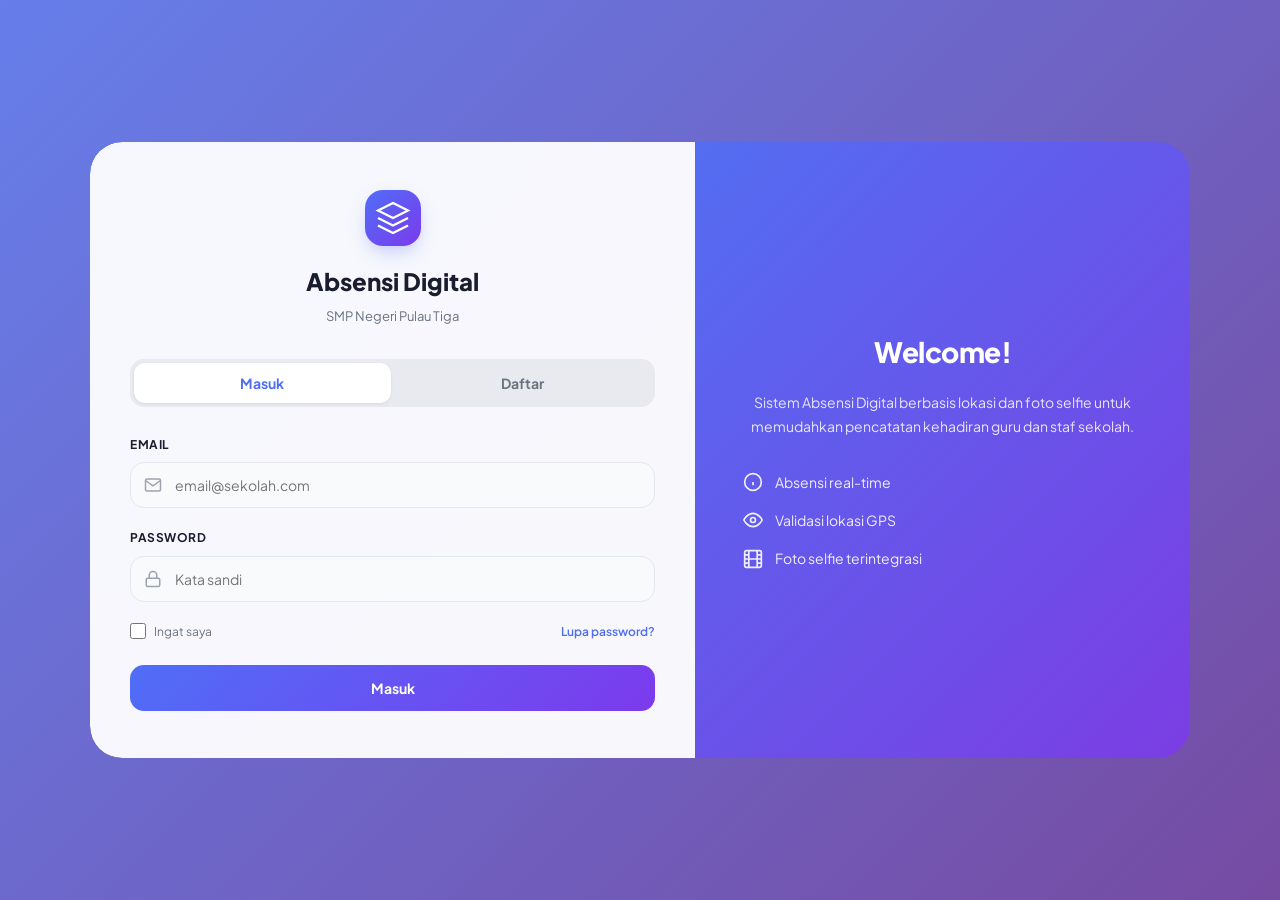
==== commit 7c281663: "k" ====
--- a/index.html
+++ b/index.html
@@ -22,14 +22,13 @@
                     </svg>
                 </div>
                 <h1>Absensi Digital</h1>
-                <p>SMP Negeri Pulau Tiga</p>
-            </div>
-
-            <!-- TAB SWITCH -->
-            <div class="auth-tabs-two">
-                <button class="tab-two active" data-tab="login">Masuk</button>
-                <button class="tab-two" data-tab="register">Daftar</button>
-            </div>
+                <p id="schoolName">SMP Negeri Pulau Tiga</p>
+            </div>
+
+        <div class="auth-tabs-two">
+            <button class="tab-two active" data-tab="login" onclick="switchAuthTab('login')">Masuk</button>
+            <button class="tab-two" data-tab="register" onclick="switchAuthTab('register')">Daftar</button>
+        </div>
 
             <!-- FORM LOGIN -->
             <div id="loginForm" class="form-two active">
@@ -155,6 +154,7 @@
                         <span>Foto selfie terintegrasi</span>
                     </div>
                 </div>
+                </div>
             </div>
         </div>
     </div>
@@ -200,11 +200,6 @@
     </div>
 
     <script src="script.js"></script>
-    <script>
-        // ===== HALAMAN INDEX (LOGIN/REGISTER dengan TAB SWITCH) =====
-            loadSchoolName();
-            initSwapLayout();  // <-- Tambahkan baris ini
-    </script>
 </body>
 
 </html>
--- a/style.css
+++ b/style.css
@@ -9,6 +9,7 @@
 }
 
 :root {
+    /* Light mode colors */
     --bg: #f5f6fa;
     --surface: #ffffff;
     --surface2: #f0f2f8;
@@ -36,6 +37,10 @@
     --shadow-md: 0 4px 16px rgba(0, 0, 0, 0.08), 0 2px 6px rgba(0, 0, 0, 0.04);
 }
 
+/* ============================================ */
+/* BASE STYLES                                  */
+/* ============================================ */
+
 html {
     scroll-behavior: smooth;
 }
@@ -49,10 +54,7 @@
     line-height: 1.6;
 }
 
-/* ============================================ */
-/* SCROLLBAR                                    */
-/* ============================================ */
-
+/* Scrollbar */
 ::-webkit-scrollbar {
     width: 5px;
     height: 5px;
@@ -91,17 +93,144 @@
     background: transparent;
     border-radius: 32px;
     overflow: hidden;
-}
-
-/* SISI KIRI - FORM (TANPA CARD) */
+    transition: all 0.6s cubic-bezier(0.4, 0, 0.2, 1);
+    position: relative;
+}
+
+.auth-container-two.swapped {
+    flex-direction: row-reverse;
+}
+
+/* SISI KIRI - FORM */
 .auth-form-side {
     flex: 1;
     padding: 48px 40px;
     background: rgba(255, 255, 255, 0.95);
     backdrop-filter: blur(10px);
     border-radius: 32px 0 0 32px;
-}
-
+    transition: all 0.6s cubic-bezier(0.4, 0, 0.2, 1);
+    backface-visibility: hidden;
+    transform: translateZ(0);
+    will-change: transform, border-radius;
+    cursor: pointer;
+}
+
+.auth-container-two.swapped .auth-form-side {
+    border-radius: 0 32px 32px 0;
+    animation: formSlideInRight 0.6s cubic-bezier(0.4, 0, 0.2, 1);
+}
+
+@keyframes formSlideInRight {
+    0% {
+        opacity: 0.95;
+        transform: translateX(10px);
+    }
+
+    100% {
+        opacity: 1;
+        transform: translateX(0);
+    }
+}
+
+/* SISI KANAN - ILUSTRASI */
+.auth-illustration-side {
+    width: 45%;
+    position: relative;
+    overflow: hidden;
+    background-size: cover;
+    background-position: center;
+    background-repeat: no-repeat;
+    border-radius: 0 32px 32px 0;
+    transition: all 0.6s cubic-bezier(0.4, 0, 0.2, 1);
+    cursor: pointer;
+}
+
+.auth-container-two.swapped .auth-illustration-side {
+    border-radius: 32px 0 0 32px;
+    animation: illustrationSlideInLeft 0.6s cubic-bezier(0.4, 0, 0.2, 1);
+}
+
+@keyframes illustrationSlideInLeft {
+    0% {
+        opacity: 0.95;
+        transform: translateX(-10px);
+    }
+
+    100% {
+        opacity: 1;
+        transform: translateX(0);
+    }
+}
+
+.illustration-overlay {
+    position: absolute;
+    top: 0;
+    left: 0;
+    width: 100%;
+    height: 100%;
+    background: linear-gradient(135deg, rgba(79, 110, 247, 0.85) 0%, rgba(124, 58, 237, 0.85) 100%);
+    z-index: 0;
+}
+
+.illustration-content {
+    position: relative;
+    z-index: 1;
+    text-align: center;
+    color: white;
+    padding: 48px;
+    display: flex;
+    flex-direction: column;
+    justify-content: center;
+    min-height: 100%;
+}
+
+.illustration-icon {
+    width: 100px;
+    height: 100px;
+    background: rgba(255, 255, 255, 0.15);
+    border-radius: 28px;
+    display: inline-flex;
+    align-items: center;
+    justify-content: center;
+    margin-bottom: 28px;
+    border: 1px solid rgba(255, 255, 255, 0.25);
+    align-self: center;
+}
+
+.illustration-content h2 {
+    font-size: 28px;
+    font-weight: 800;
+    margin-bottom: 16px;
+    letter-spacing: -0.5px;
+}
+
+.illustration-content p {
+    font-size: 14px;
+    opacity: 0.85;
+    line-height: 1.7;
+    margin-bottom: 32px;
+}
+
+.feature-list {
+    text-align: left;
+    display: flex;
+    flex-direction: column;
+    gap: 16px;
+}
+
+.feature-item {
+    display: flex;
+    align-items: center;
+    gap: 12px;
+    font-size: 14px;
+    opacity: 0.9;
+}
+
+.feature-item svg {
+    flex-shrink: 0;
+}
+
+/* Auth Brand */
 .auth-brand {
     text-align: center;
     margin-bottom: 32px;
@@ -131,7 +260,7 @@
     color: #6b7280;
 }
 
-/* TAB SWITCH */
+/* Tab Switch */
 .auth-tabs-two {
     display: flex;
     background: #e8eaf0;
@@ -162,7 +291,7 @@
     box-shadow: 0 1px 3px rgba(0, 0, 0, 0.08);
 }
 
-/* FORM STYLES */
+/* Form Styles */
 .form-two {
     display: none;
 }
@@ -224,10 +353,6 @@
     box-shadow: 0 0 0 3px rgba(79, 110, 247, 0.1);
 }
 
-.input-icon-two input::placeholder {
-    color: #cbd5e1;
-}
-
 .hint-two {
     display: block;
     font-size: 10px;
@@ -338,175 +463,49 @@
     text-align: center;
 }
 
-/* SISI KANAN - ILUSTRASI DENGAN GAMBAR VEKTOR */
-.auth-illustration-side {
-    width: 45%;
-    position: relative;
-    overflow: hidden;
-    background-size: cover;
-    background-position: center;
-    background-repeat: no-repeat;
-    border-radius: 0 32px 32px 0;
-}
-
-.illustration-overlay {
-    position: absolute;
-    top: 0;
-    left: 0;
-    width: 100%;
-    height: 100%;
-    background: linear-gradient(135deg, rgba(79, 110, 247, 0.85) 0%, rgba(124, 58, 237, 0.85) 100%);
-    z-index: 0;
-}
-
-.illustration-content {
-    position: relative;
-    z-index: 1;
-    text-align: center;
-    color: white;
-    padding: 48px;
-    display: flex;
-    flex-direction: column;
+/* Swap Hint */
+.swap-hint {
+    display: flex;
+    align-items: center;
     justify-content: center;
-    min-height: 100%;
-}
-
-.illustration-icon {
-    width: 100px;
-    height: 100px;
-    background: rgba(255, 255, 255, 0.15);
-    border-radius: 28px;
-    display: inline-flex;
-    align-items: center;
-    justify-content: center;
-    margin-bottom: 28px;
-    border: 1px solid rgba(255, 255, 255, 0.25);
-    align-self: center;
-}
-
-.illustration-content h2 {
-    font-size: 28px;
-    font-weight: 800;
-    margin-bottom: 16px;
-    letter-spacing: -0.5px;
-}
-
-.illustration-content p {
-    font-size: 14px;
-    opacity: 0.85;
-    line-height: 1.7;
-    margin-bottom: 32px;
-}
-
-.feature-list {
-    text-align: left;
-    display: flex;
-    flex-direction: column;
-    gap: 16px;
-}
-
-.feature-item {
-    display: flex;
-    align-items: center;
-    gap: 12px;
-    font-size: 14px;
-    opacity: 0.9;
-}
-
-.feature-item svg {
-    flex-shrink: 0;
-}
-
-/* ============================================ */
-/* MODAL LUPA PASSWORD                          */
-/* ============================================ */
-
-.modal-overlay {
-    display: none;
-    position: fixed;
-    inset: 0;
-    background: rgba(0, 0, 0, 0.5);
-    z-index: 200;
-    align-items: center;
-    justify-content: center;
-    padding: 20px;
+    gap: 8px;
+    background: rgba(255, 255, 255, 0.2);
     backdrop-filter: blur(4px);
-}
-
-.modal-overlay.open {
-    display: flex;
-}
-
-.modal-box {
-    background: white;
-    border-radius: 24px;
-    padding: 28px;
-    width: 100%;
-    max-width: 420px;
-    position: relative;
-    max-height: 90vh;
-    overflow-y: auto;
-    box-shadow: 0 24px 64px rgba(0, 0, 0, 0.18);
-}
-
-.modal-header {
-    display: flex;
-    justify-content: space-between;
-    align-items: center;
+    padding: 6px 12px;
+    border-radius: 30px;
+    font-size: 11px;
+    font-weight: 500;
     margin-bottom: 20px;
-}
-
-.modal-title {
-    font-size: 18px;
-    font-weight: 800;
-    color: #1a1d2e;
-}
-
-.close-modal {
-    background: #f0f2f8;
-    border: 1px solid #e5e7ef;
-    border-radius: 10px;
-    width: 32px;
-    height: 32px;
+    width: fit-content;
+    margin-left: auto;
+    margin-right: auto;
     cursor: pointer;
-    color: #6b7280;
-    font-size: 20px;
-    display: flex;
-    align-items: center;
-    justify-content: center;
-    transition: all 0.2s;
-}
-
-.close-modal:hover {
-    color: #1a1d2e;
-    border-color: #d1d5e8;
-}
-
-.step {
-    display: none;
-}
-
-.step.active {
-    display: block;
-}
-
-.step p {
-    font-size: 13px;
-    color: #6b7280;
-    margin-bottom: 16px;
-}
-
-.timer {
-    font-size: 12px;
-    color: #dc2626;
-    margin-top: 8px;
-    text-align: center;
-}
-
-.otp-actions {
-    display: flex;
-    gap: 12px;
-    margin-top: 16px;
+    transition: all 0.3s;
+}
+
+.swap-hint:hover {
+    background: rgba(255, 255, 255, 0.3);
+    transform: scale(1.02);
+}
+
+.swap-hint svg {
+    animation: shakeX 0.5s ease infinite;
+}
+
+@keyframes shakeX {
+
+    0%,
+    100% {
+        transform: translateX(0);
+    }
+
+    25% {
+        transform: translateX(-3px);
+    }
+
+    75% {
+        transform: translateX(3px);
+    }
 }
 
 /* ============================================ */
@@ -518,7 +517,7 @@
     min-height: 100vh;
 }
 
-/* SIDEBAR */
+/* Sidebar */
 .sidebar {
     width: var(--sidebar-w);
     background: var(--surface);
@@ -675,7 +674,7 @@
     background: rgba(220, 38, 38, 0.13);
 }
 
-/* MAIN CONTENT */
+/* Main Content */
 .main {
     flex: 1;
     margin-left: var(--sidebar-w);
@@ -701,6 +700,12 @@
     display: flex;
     align-items: center;
     gap: 14px;
+}
+
+.topbar-right {
+    display: flex;
+    align-items: center;
+    gap: 16px;
 }
 
 .hamburger {
@@ -761,8 +766,21 @@
     display: block;
 }
 
-/* ============================================ */
-/* STAT CARDS & CARDS (DASHBOARD)              */
+/* Mobile Backdrop */
+.mobile-backdrop {
+    display: none;
+    position: fixed;
+    inset: 0;
+    background: rgba(0, 0, 0, 0.4);
+    z-index: 49;
+}
+
+.mobile-backdrop.show {
+    display: block;
+}
+
+/* ============================================ */
+/* STAT CARDS & CARDS                           */
 /* ============================================ */
 
 .stats-grid {
@@ -944,7 +962,7 @@
 }
 
 /* ============================================ */
-/* BUTTONS (DASHBOARD)                          */
+/* BUTTONS                                      */
 /* ============================================ */
 
 .btn-primary,
@@ -1052,7 +1070,7 @@
 }
 
 /* ============================================ */
-/* FORM ELEMENTS (DASHBOARD)                    */
+/* FORM ELEMENTS                                */
 /* ============================================ */
 
 .form-field {
@@ -1332,29 +1350,461 @@
 }
 
 /* ============================================ */
-/* MOBILE BACKDROP & RESPONSIVE                 */
-/* ============================================ */
-
-.mobile-backdrop {
+/* MODAL                                        */
+/* ============================================ */
+
+.modal-overlay {
     display: none;
     position: fixed;
     inset: 0;
-    background: rgba(0, 0, 0, 0.4);
-    z-index: 49;
-}
-
-.mobile-backdrop.show {
+    background: rgba(0, 0, 0, 0.5);
+    z-index: 200;
+    align-items: center;
+    justify-content: center;
+    padding: 20px;
+    backdrop-filter: blur(4px);
+}
+
+.modal-overlay.open {
+    display: flex;
+}
+
+.modal-box {
+    background: white;
+    border-radius: 24px;
+    padding: 28px;
+    width: 100%;
+    max-width: 420px;
+    position: relative;
+    max-height: 90vh;
+    overflow-y: auto;
+    box-shadow: 0 24px 64px rgba(0, 0, 0, 0.18);
+}
+
+.modal-header {
+    display: flex;
+    justify-content: space-between;
+    align-items: center;
+    margin-bottom: 20px;
+}
+
+.modal-title {
+    font-size: 18px;
+    font-weight: 800;
+    color: #1a1d2e;
+}
+
+.close-modal {
+    background: #f0f2f8;
+    border: 1px solid #e5e7ef;
+    border-radius: 10px;
+    width: 32px;
+    height: 32px;
+    cursor: pointer;
+    color: #6b7280;
+    font-size: 20px;
+    display: flex;
+    align-items: center;
+    justify-content: center;
+    transition: all 0.2s;
+}
+
+.close-modal:hover {
+    color: #1a1d2e;
+    border-color: #d1d5e8;
+}
+
+.step {
+    display: none;
+}
+
+.step.active {
     display: block;
 }
 
-/* RESPONSIVE */
+.step p {
+    font-size: 13px;
+    color: #6b7280;
+    margin-bottom: 16px;
+}
+
+.timer {
+    font-size: 12px;
+    color: #dc2626;
+    margin-top: 8px;
+    text-align: center;
+}
+
+.otp-actions {
+    display: flex;
+    gap: 12px;
+    margin-top: 16px;
+}
+
+/* ============================================ */
+/* MODAL KONFIRMASI                             */
+/* ============================================ */
+
+#confirmModal {
+    position: fixed;
+    top: 0;
+    left: 0;
+    width: 100%;
+    height: 100%;
+    background: rgba(0, 0, 0, 0.6);
+    display: flex;
+    align-items: center;
+    justify-content: center;
+    z-index: 9999;
+    opacity: 0;
+    visibility: hidden;
+    transition: all 0.25s ease;
+}
+
+#confirmModal.open {
+    opacity: 1;
+    visibility: visible;
+}
+
+#confirmModal .modal-container {
+    background: white;
+    border-radius: 24px;
+    max-width: 380px;
+    width: 90%;
+    box-shadow: 0 20px 35px -10px rgba(0, 0, 0, 0.3);
+    animation: modalPop 0.25s ease;
+}
+
+@keyframes modalPop {
+    from {
+        transform: scale(0.9);
+        opacity: 0;
+    }
+
+    to {
+        transform: scale(1);
+        opacity: 1;
+    }
+}
+
+#confirmModal .modal-header {
+    padding: 18px 22px 8px 22px;
+    border-bottom: 1px solid #eef2ff;
+    display: flex;
+    justify-content: space-between;
+    align-items: center;
+}
+
+#confirmModal .modal-header h3 {
+    margin: 0;
+    font-size: 1.2rem;
+    font-weight: 600;
+    color: #1f2937;
+}
+
+#confirmModal .modal-header .close-modal {
+    background: none;
+    border: none;
+    font-size: 26px;
+    cursor: pointer;
+    color: #9ca3af;
+    transition: color 0.2s;
+}
+
+#confirmModal .modal-header .close-modal:hover {
+    color: #ef4444;
+}
+
+#confirmModal .modal-body {
+    padding: 20px 22px;
+}
+
+#confirmModal .modal-body p {
+    margin: 0;
+    font-size: 1rem;
+    color: #374151;
+    line-height: 1.5;
+}
+
+#confirmModal .modal-footer {
+    padding: 12px 22px 20px 22px;
+    display: flex;
+    gap: 12px;
+    justify-content: flex-end;
+    border-top: 1px solid #eef2ff;
+}
+
+#confirmModal .modal-footer .btn-secondary {
+    padding: 8px 20px;
+    background: #f3f4f6;
+    border: none;
+    border-radius: 12px;
+    font-weight: 500;
+    cursor: pointer;
+    color: #4b5563;
+    font-size: 0.9rem;
+}
+
+#confirmModal .modal-footer .btn-secondary:hover {
+    background: #e5e7eb;
+}
+
+#confirmModal .modal-footer .btn-primary {
+    padding: 8px 20px;
+    background: #dc2626;
+    border: none;
+    border-radius: 12px;
+    font-weight: 500;
+    cursor: pointer;
+    color: white;
+    font-size: 0.9rem;
+}
+
+#confirmModal .modal-footer .btn-primary:hover {
+    background: #b91c1c;
+}
+
+/* ============================================ */
+/* DARK MODE TOGGLE BUTTON                      */
+/* ============================================ */
+
+.dark-mode-toggle {
+    margin-left: auto;
+    margin-right: 16px;
+}
+
+.dark-mode-btn {
+    display: flex;
+    align-items: center;
+    gap: 8px;
+    background: var(--bg-secondary);
+    border: 1px solid var(--border-color);
+    border-radius: 30px;
+    padding: 8px 16px;
+    cursor: pointer;
+    font-size: 0.85rem;
+    font-weight: 500;
+    color: var(--text-primary);
+    transition: all 0.3s ease;
+}
+
+.dark-mode-btn:hover {
+    background: var(--hover-bg);
+    transform: scale(1.02);
+}
+
+.dark-mode-btn svg {
+    transition: all 0.3s ease;
+}
+
+/* ============================================ */
+/* DARK MODE STYLES                             */
+/* ============================================ */
+
+:root {
+    --bg-primary: #f8fafc;
+    --bg-secondary: #ffffff;
+    --bg-sidebar: #1a1a2e;
+    --text-primary: #0f172a;
+    --text-secondary: #475569;
+    --text-sidebar: #e2e8f0;
+    --border-color: #e2e8f0;
+    --card-bg: #ffffff;
+    --input-bg: #ffffff;
+    --hover-bg: #f1f5f9;
+}
+
+body.dark-mode {
+    --bg-primary: #0f172a;
+    --bg-secondary: #1e293b;
+    --bg-sidebar: #0f0f1a;
+    --text-primary: #f1f5f9;
+    --text-secondary: #cbd5e1;
+    --text-sidebar: #e2e8f0;
+    --border-color: #334155;
+    --card-bg: #1e293b;
+    --input-bg: #334155;
+    --hover-bg: #334155;
+}
+
+body.dark-mode {
+    background: var(--bg-primary);
+}
+
+body.dark-mode .sidebar {
+    background: var(--bg-sidebar);
+}
+
+body.dark-mode .main {
+    background: var(--bg-primary);
+}
+
+body.dark-mode .card,
+body.dark-mode .stat-card,
+body.dark-mode .modal-box,
+body.dark-mode .modal-container {
+    background: var(--card-bg);
+    border-color: var(--border-color);
+}
+
+body.dark-mode .card-title,
+body.dark-mode .stat-label,
+body.dark-mode .stat-val,
+body.dark-mode .profile-field .pf-label,
+body.dark-mode .profile-field .pf-val {
+    color: var(--text-primary);
+}
+
+body.dark-mode .info-box {
+    background: var(--bg-secondary);
+    border-color: var(--border-color);
+    color: var(--text-primary);
+}
+
+body.dark-mode .info-box.info {
+    background: #1e3a5f;
+    border-color: #2c5282;
+}
+
+body.dark-mode .info-box.success {
+    background: #1a4731;
+    border-color: #2f6e47;
+}
+
+body.dark-mode .info-box.warning {
+    background: #4d3a1a;
+    border-color: #7c5c2a;
+}
+
+body.dark-mode table.data-table {
+    background: var(--card-bg);
+}
+
+body.dark-mode table.data-table th {
+    background: #0f0f1a;
+    color: var(--text-sidebar);
+}
+
+body.dark-mode table.data-table td {
+    color: var(--text-secondary);
+    border-color: var(--border-color);
+}
+
+body.dark-mode input,
+body.dark-mode select,
+body.dark-mode textarea {
+    background: var(--input-bg);
+    color: var(--text-primary);
+    border-color: var(--border-color);
+}
+
+body.dark-mode input:focus,
+body.dark-mode select:focus {
+    border-color: var(--accent);
+}
+
+body.dark-mode .btn-secondary {
+    background: var(--bg-secondary);
+    color: var(--text-primary);
+    border: 1px solid var(--border-color);
+}
+
+body.dark-mode .btn-secondary:hover {
+    background: var(--hover-bg);
+}
+
+body.dark-mode .topbar {
+    background: var(--bg-secondary);
+    border-color: var(--border-color);
+}
+
+body.dark-mode .page-title {
+    color: var(--text-primary);
+}
+
+body.dark-mode .datetime .date-str,
+body.dark-mode .datetime .time-str {
+    color: var(--text-secondary);
+}
+
+body.dark-mode .filter-bar input,
+body.dark-mode .filter-bar select {
+    background: var(--input-bg);
+    color: var(--text-primary);
+}
+
+body.dark-mode .badge-success {
+    background: #1a4731;
+    color: #86efac;
+}
+
+body.dark-mode .badge-error {
+    background: #4a1a2a;
+    color: #fca5a5;
+}
+
+body.dark-mode .badge-warning {
+    background: #4d3a1a;
+    color: #fde047;
+}
+
+body.dark-mode .badge-info {
+    background: #1e3a5f;
+    color: #93c5fd;
+}
+
+body.dark-mode .empty-state {
+    color: var(--text-secondary);
+}
+
+body.dark-mode .modal-overlay .modal-box,
+body.dark-mode .modal-overlay .modal-container {
+    background: var(--card-bg);
+}
+
+body.dark-mode .modal-header {
+    border-color: var(--border-color);
+}
+
+body.dark-mode .modal-header h3 {
+    color: var(--text-primary);
+}
+
+body.dark-mode .modal-footer {
+    border-color: var(--border-color);
+}
+
+body.dark-mode .profile-field {
+    border-color: var(--border-color);
+}
+
+body.dark-mode .user-chip .user-name {
+    color: var(--text-sidebar);
+}
+
+body.dark-mode .user-chip .user-role {
+    color: #94a3b8;
+}
+
+/* ============================================ */
+/* RESPONSIVE                                   */
+/* ============================================ */
+
 @media (max-width: 900px) {
     .auth-container-two {
         flex-direction: column;
         max-width: 500px;
     }
 
+    .auth-container-two.swapped {
+        flex-direction: column;
+    }
+
     .auth-form-side {
+        border-radius: 32px 32px 0 0;
+    }
+
+    .auth-container-two.swapped .auth-form-side {
         border-radius: 32px 32px 0 0;
     }
 
@@ -1363,281 +1813,12 @@
         border-radius: 0 0 32px 32px;
     }
 
+    .auth-container-two.swapped .auth-illustration-side {
+        border-radius: 0 0 32px 32px;
+    }
+
     .illustration-content {
         padding: 40px;
-    }
-}
-
-@media (max-width: 768px) {
-    :root {
-        --sidebar-w: 0px;
-    }
-
-    .sidebar {
-        transform: translateX(-260px);
-        width: 260px;
-    }
-
-    .sidebar.open {
-        transform: translateX(0);
-    }
-
-    .main {
-        margin-left: 0;
-    }
-
-    .hamburger {
-        display: flex;
-    }
-
-    .content {
-        padding: 16px;
-    }
-
-    .auth-form-side {
-        padding: 32px 24px;
-    }
-
-    .illustration-content h2 {
-        font-size: 24px;
-    }
-
-    .stats-grid {
-        grid-template-columns: 1fr 1fr;
-    }
-
-    .attend-actions {
-        flex-direction: column;
-    }
-
-    .form-row {
-        grid-template-columns: 1fr;
-    }
-
-    .td-actions {
-        flex-direction: column;
-    }
-
-    .topbar {
-        padding: 12px 16px;
-    }
-}
-
-@media (max-width: 480px) {
-    .stats-grid {
-        grid-template-columns: 1fr;
-    }
-
-    .auth-form-side {
-        padding: 28px 20px;
-    }
-
-    .illustration-content {
-        padding: 32px 24px;
-    }
-
-    .illustration-icon {
-        width: 70px;
-        height: 70px;
-    }
-
-    .illustration-content h2 {
-        font-size: 22px;
-    }
-}
-/* Efek Swap Layout */
-.auth-container-two {
-    transition: all 0.5s cubic-bezier(0.4, 0, 0.2, 1);
-}
-
-.auth-container-two.swapped {
-    flex-direction: row-reverse;
-}
-
-.auth-container-two .auth-form-side,
-.auth-container-two .auth-illustration-side {
-    transition: all 0.5s cubic-bezier(0.4, 0, 0.2, 1);
-}
-
-.swap-hint {
-    display: flex;
-    align-items: center;
-    justify-content: center;
-    gap: 8px;
-    background: rgba(255, 255, 255, 0.2);
-    backdrop-filter: blur(4px);
-    padding: 6px 12px;
-    border-radius: 30px;
-    font-size: 11px;
-    font-weight: 500;
-    margin-bottom: 20px;
-    width: fit-content;
-    margin-left: auto;
-    margin-right: auto;
-    cursor: pointer;
-    transition: all 0.3s;
-}
-
-.swap-hint:hover {
-    background: rgba(255, 255, 255, 0.3);
-    transform: scale(1.02);
-}
-
-.swap-hint svg {
-    animation: shakeX 0.5s ease infinite;
-}
-
-@keyframes shakeX {
-    0%, 100% { transform: translateX(0); }
-    25% { transform: translateX(-3px); }
-    75% { transform: translateX(3px); }
-}
-
-/* Saat swapped, border radius berubah */
-.auth-container-two.swapped .auth-form-side {
-    border-radius: 0 32px 32px 0;
-}
-
-.auth-container-two.swapped .auth-illustration-side {
-    border-radius: 32px 0 0 32px;
-}
-
-/* Responsive untuk swapped */
-@media (max-width: 900px) {
-    .auth-container-two.swapped {
-        flex-direction: column;
-    }
-    
-    .auth-container-two.swapped .auth-form-side {
-        border-radius: 32px 32px 0 0;
-    }
-    
-    .auth-container-two.swapped .auth-illustration-side {
-        border-radius: 0 0 32px 32px;
-    }
-    
-    .swap-hint {
-        margin-bottom: 16px;
-    }
-}
-/* ============================================ */
-/* EFEK SWAP LAYOUT - HALUS & SMOOTH            */
-/* ============================================ */
-
-.auth-container-two {
-    transition: all 0.6s cubic-bezier(0.4, 0, 0.2, 1);
-    position: relative;
-}
-
-.auth-container-two.swapped {
-    flex-direction: row-reverse;
-}
-
-.auth-form-side,
-.auth-illustration-side {
-    transition: all 0.6s cubic-bezier(0.4, 0, 0.2, 1);
-    backface-visibility: hidden;
-    transform: translateZ(0);
-    will-change: transform, border-radius;
-}
-
-/* Efek saat swap - sedikit scale untuk transisi lebih hidup */
-.auth-container-two.swapped .auth-form-side {
-    border-radius: 0 32px 32px 0;
-    animation: formSlideInRight 0.6s cubic-bezier(0.4, 0, 0.2, 1);
-}
-
-.auth-container-two.swapped .auth-illustration-side {
-    border-radius: 32px 0 0 32px;
-    animation: illustrationSlideInLeft 0.6s cubic-bezier(0.4, 0, 0.2, 1);
-}
-
-/* Animasi untuk form saat swap ke kanan */
-@keyframes formSlideInRight {
-    0% {
-        opacity: 0.95;
-        transform: translateX(10px);
-    }
-
-    100% {
-        opacity: 1;
-        transform: translateX(0);
-    }
-}
-
-/* Animasi untuk ilustrasi saat swap ke kiri */
-@keyframes illustrationSlideInLeft {
-    0% {
-        opacity: 0.95;
-        transform: translateX(-10px);
-    }
-
-    100% {
-        opacity: 1;
-        transform: translateX(0);
-    }
-}
-
-/* Efek hover ringan pada area yang bisa diklik */
-.auth-illustration-side {
-    cursor: pointer;
-    transition: all 0.3s ease;
-}
-
-.auth-illustration-side:hover {
-    filter: brightness(1.02);
-}
-
-.auth-form-side {
-    cursor: pointer;
-    transition: all 0.3s ease;
-}
-
-.auth-form-side:hover {
-    background: rgba(255, 255, 255, 0.98);
-}
-
-/* Hindari efek cursor pada elemen interaktif di dalamnya */
-.auth-form-side button,
-.auth-form-side input,
-.auth-form-side select,
-.auth-form-side .tab-two,
-.auth-illustration-side button,
-.auth-illustration-side input {
-    cursor: default;
-}
-
-/* Tambahan efek glow saat swap selesai */
-.auth-container-two.swapped {
-    animation: containerGlow 0.4s ease-out;
-}
-
-@keyframes containerGlow {
-    0% {
-        box-shadow: 0 0 0 0 rgba(79, 110, 247, 0.2);
-    }
-
-    50% {
-        box-shadow: 0 0 0 8px rgba(79, 110, 247, 0.1);
-    }
-
-    100% {
-        box-shadow: 0 0 0 0 rgba(79, 110, 247, 0);
-    }
-}
-
-/* Responsive untuk swapped */
-@media (max-width: 900px) {
-    .auth-container-two.swapped {
-        flex-direction: column;
-    }
-
-    .auth-container-two.swapped .auth-form-side {
-        border-radius: 32px 32px 0 0;
-    }
-
-    .auth-container-two.swapped .auth-illustration-side {
-        border-radius: 0 0 32px 32px;
     }
 
     @keyframes formSlideInRight {
@@ -1663,4 +1844,90 @@
             transform: translateY(0);
         }
     }
+}
+
+@media (max-width: 768px) {
+    :root {
+        --sidebar-w: 0px;
+    }
+
+    .sidebar {
+        transform: translateX(-260px);
+        width: 260px;
+    }
+
+    .sidebar.open {
+        transform: translateX(0);
+    }
+
+    .main {
+        margin-left: 0;
+    }
+
+    .hamburger {
+        display: flex;
+    }
+
+    .content {
+        padding: 16px;
+    }
+
+    .auth-form-side {
+        padding: 32px 24px;
+    }
+
+    .illustration-content h2 {
+        font-size: 24px;
+    }
+
+    .stats-grid {
+        grid-template-columns: 1fr 1fr;
+    }
+
+    .attend-actions {
+        flex-direction: column;
+    }
+
+    .form-row {
+        grid-template-columns: 1fr;
+    }
+
+    .td-actions {
+        flex-direction: column;
+    }
+
+    .topbar {
+        padding: 12px 16px;
+    }
+
+    .dark-mode-btn .toggle-text {
+        display: none;
+    }
+
+    .dark-mode-btn {
+        padding: 8px 12px;
+    }
+}
+
+@media (max-width: 480px) {
+    .stats-grid {
+        grid-template-columns: 1fr;
+    }
+
+    .auth-form-side {
+        padding: 28px 20px;
+    }
+
+    .illustration-content {
+        padding: 32px 24px;
+    }
+
+    .illustration-icon {
+        width: 70px;
+        height: 70px;
+    }
+
+    .illustration-content h2 {
+        font-size: 22px;
+    }
 }
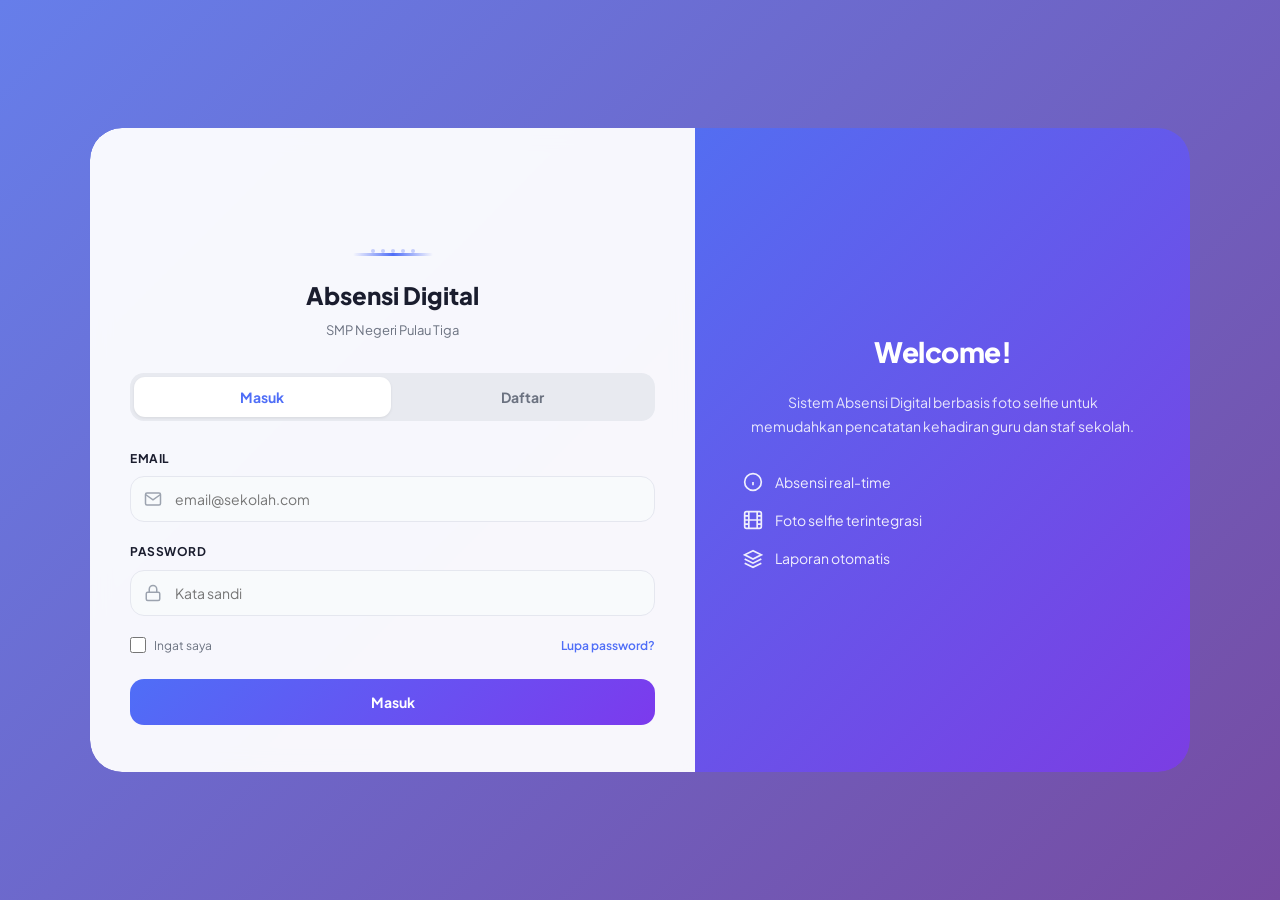
==== commit baada444: "k" ====
--- a/index.html
+++ b/index.html
@@ -16,19 +16,34 @@
         <!-- SISI KIRI: FORM (LOGIN & REGISTER) -->
         <div class="auth-form-side" id="formSide">
             <div class="auth-brand">
-                <div class="auth-logo">
-                    <svg width="36" height="36" viewBox="0 0 24 24" fill="none" stroke="white" stroke-width="1.5">
-                        <path d="M12 2L2 7l10 5 10-5-10-5zM2 17l10 5 10-5M2 12l10 5 10-5" />
-                    </svg>
+                <!-- FINGERPRINT ANIMASI SCAN -->
+                <div class="fingerprint-scan" id="fingerprintScan">
+                    <div class="fingerprint-icon">
+                        <svg width="48" height="48" viewBox="0 0 24 24" fill="none" stroke="currentColor"
+                            stroke-width="1.5">
+                            <path d="M12 2a9 9 0 0 0-9 9c0 2.5 1 4.7 2.6 6.3" />
+                            <path d="M12 2a9 9 0 0 1 9 9c0 2.5-1 4.7-2.6 6.3" />
+                            <path d="M5.5 18.5A11 11 0 0 0 12 22a11 11 0 0 0 6.5-3.5" />
+                            <path d="M8 12a4 4 0 0 1 4-4 4 4 0 0 1 4 4v2a6 6 0 0 1-6 6 6 6 0 0 1-6-6v-2" />
+                            <circle cx="12" cy="12" r="2" />
+                            <path d="M12 22v-4" />
+                            <path d="M17 17.5A7 7 0 0 0 19 12" />
+                            <path d="M7 17.5A7 7 0 0 1 5 12" />
+                        </svg>
+                    </div>
+                    <div class="scan-line"></div>
+                    <div class="scan-dots">
+                        <span></span><span></span><span></span><span></span><span></span>
+                    </div>
                 </div>
                 <h1>Absensi Digital</h1>
                 <p id="schoolName">SMP Negeri Pulau Tiga</p>
             </div>
 
-        <div class="auth-tabs-two">
-            <button class="tab-two active" data-tab="login" onclick="switchAuthTab('login')">Masuk</button>
-            <button class="tab-two" data-tab="register" onclick="switchAuthTab('register')">Daftar</button>
-        </div>
+            <div class="auth-tabs-two">
+                <button class="tab-two active" data-tab="login">Masuk</button>
+                <button class="tab-two" data-tab="register">Daftar</button>
+            </div>
 
             <!-- FORM LOGIN -->
             <div id="loginForm" class="form-two active">
@@ -123,14 +138,14 @@
             </div>
         </div>
 
-        <!-- SISI KANAN: ILUSTRASI / VEKTOR (KLIK UNTUK SWAP POSISI) -->
+        <!-- SISI KANAN: ILUSTRASI / VEKTOR -->
         <div class="auth-illustration-side" id="illustrationSide"
             style="background-image: url('https://cdna.artstation.com/p/assets/images/images/027/682/158/original/liz-gross-signup.gif?1592246526'); background-size: cover; background-position: center; position: relative; cursor: pointer;">
             <div class="illustration-overlay"></div>
             <div class="illustration-content">
                 <h2>Welcome!</h2>
-                <p>Sistem Absensi Digital berbasis lokasi dan foto selfie untuk memudahkan pencatatan kehadiran guru dan
-                    staf sekolah.</p>
+                <p>Sistem Absensi Digital berbasis foto selfie untuk memudahkan pencatatan kehadiran guru dan staf
+                    sekolah.</p>
                 <div class="feature-list">
                     <div class="feature-item">
                         <svg width="20" height="20" viewBox="0 0 24 24" fill="none" stroke="white" stroke-width="2">
@@ -141,19 +156,17 @@
                     </div>
                     <div class="feature-item">
                         <svg width="20" height="20" viewBox="0 0 24 24" fill="none" stroke="white" stroke-width="2">
-                            <path d="M1 12s4-8 11-8 11 8 11 8-4 8-11 8-11-8-11-8z" />
-                            <circle cx="12" cy="12" r="3" />
-                        </svg>
-                        <span>Validasi lokasi GPS</span>
+                            <rect x="2" y="2" width="20" height="20" rx="2.18" />
+                            <path d="M7 2v20M17 2v20M2 12h20M2 7h5M2 17h5M17 17h5M17 7h5" />
+                        </svg>
+                        <span>Foto selfie terintegrasi</span>
                     </div>
                     <div class="feature-item">
                         <svg width="20" height="20" viewBox="0 0 24 24" fill="none" stroke="white" stroke-width="2">
-                            <rect x="2" y="2" width="20" height="20" rx="2.18" />
-                            <path d="M7 2v20M17 2v20M2 12h20M2 7h5M2 17h5M17 17h5M17 7h5" />
-                        </svg>
-                        <span>Foto selfie terintegrasi</span>
-                    </div>
-                </div>
+                            <path d="M12 2L2 7l10 5 10-5-10-5zM2 17l10 5 10-5M2 12l10 5 10-5" />
+                        </svg>
+                        <span>Laporan otomatis</span>
+                    </div>
                 </div>
             </div>
         </div>
@@ -164,7 +177,7 @@
         <div class="modal-box">
             <div class="modal-header">
                 <span class="modal-title">Reset Password</span>
-                <button class="close-modal" id="closeForgotBtn">&times;</button>
+                <button class="close-modal" data-modal="forgotModal">&times;</button>
             </div>
 
             <div id="step1" class="step active">
@@ -199,6 +212,23 @@
         </div>
     </div>
 
+    <!-- MODAL KONFIRMASI UNIVERSAL -->
+    <div class="modal-overlay" id="confirmModal">
+        <div class="modal-box" style="max-width: 380px;">
+            <div class="modal-header">
+                <h3 id="confirmTitle">Konfirmasi</h3>
+                <button class="close-modal" data-modal="confirmModal">&times;</button>
+            </div>
+            <div class="modal-body">
+                <p id="confirmMessage">Apakah Anda yakin?</p>
+            </div>
+            <div class="modal-footer">
+                <button class="btn-secondary" id="confirmCancelBtn">Batal</button>
+                <button class="btn-primary" id="confirmOkBtn">Ya, Lanjutkan</button>
+            </div>
+        </div>
+    </div>
+
     <script src="script.js"></script>
 </body>
 
--- a/style.css
+++ b/style.css
@@ -74,6 +74,124 @@
 }
 
 /* ============================================ */
+/* FINGERPRINT SCAN ANIMATION                   */
+/* ============================================ */
+
+.fingerprint-scan {
+    position: relative;
+    width: 80px;
+    height: 80px;
+    margin: 0 auto 20px auto;
+    display: flex;
+    flex-direction: column;
+    align-items: center;
+    justify-content: center;
+    cursor: pointer;
+}
+
+.fingerprint-icon {
+    color: var(--accent);
+    animation: fingerprintPulse 2s ease-in-out infinite;
+}
+
+.fingerprint-icon svg {
+    width: 56px;
+    height: 56px;
+    stroke: url(#gradient);
+}
+
+.scan-line {
+    position: absolute;
+    bottom: 0;
+    left: 0;
+    width: 100%;
+    height: 3px;
+    background: linear-gradient(90deg, transparent, var(--accent), transparent);
+    animation: scanMove 2s ease-in-out infinite;
+    border-radius: 2px;
+}
+
+.scan-dots {
+    display: flex;
+    gap: 6px;
+    margin-top: 8px;
+}
+
+.scan-dots span {
+    width: 4px;
+    height: 4px;
+    background: var(--accent);
+    border-radius: 50%;
+    opacity: 0.3;
+    animation: dotBlink 1.5s ease-in-out infinite;
+}
+
+.scan-dots span:nth-child(1) {
+    animation-delay: 0s;
+}
+
+.scan-dots span:nth-child(2) {
+    animation-delay: 0.2s;
+}
+
+.scan-dots span:nth-child(3) {
+    animation-delay: 0.4s;
+}
+
+.scan-dots span:nth-child(4) {
+    animation-delay: 0.6s;
+}
+
+.scan-dots span:nth-child(5) {
+    animation-delay: 0.8s;
+}
+
+@keyframes fingerprintPulse {
+
+    0%,
+    100% {
+        transform: scale(1);
+        opacity: 1;
+    }
+
+    50% {
+        transform: scale(1.05);
+        opacity: 0.85;
+    }
+}
+
+@keyframes scanMove {
+    0% {
+        bottom: 0;
+        opacity: 0;
+    }
+
+    50% {
+        bottom: 70px;
+        opacity: 1;
+    }
+
+    100% {
+        bottom: 0;
+        opacity: 0;
+    }
+}
+
+@keyframes dotBlink {
+
+    0%,
+    100% {
+        opacity: 0.3;
+        transform: scale(1);
+    }
+
+    50% {
+        opacity: 1;
+        transform: scale(1.5);
+    }
+}
+
+/* ============================================ */
 /* AUTH TWO-COLUMN LAYOUT (LOGIN/SIGNUP)       */
 /* ============================================ */
 
@@ -640,9 +758,11 @@
 .user-chip .user-name {
     font-size: 13px;
     font-weight: 700;
-    white-space: nowrap;
-    overflow: hidden;
-    text-overflow: ellipsis;
+    white-space: normal;
+    word-wrap: break-word;
+    word-break: break-word;
+    line-height: 1.5;
+    max-width: 140px;
     color: var(--text);
 }
 
@@ -650,6 +770,7 @@
     font-size: 11px;
     color: var(--text2);
     font-weight: 500;
+    white-space: normal;
 }
 
 .btn-logout {
@@ -1350,7 +1471,7 @@
 }
 
 /* ============================================ */
-/* MODAL                                        */
+/* MODAL - UNIVERSAL                            */
 /* ============================================ */
 
 .modal-overlay {
@@ -1388,7 +1509,7 @@
     margin-bottom: 20px;
 }
 
-.modal-title {
+.modal-header h3 {
     font-size: 18px;
     font-weight: 800;
     color: #1a1d2e;
@@ -1414,6 +1535,21 @@
     border-color: #d1d5e8;
 }
 
+.modal-footer {
+    display: flex;
+    gap: 12px;
+    justify-content: flex-end;
+    margin-top: 20px;
+    padding-top: 16px;
+    border-top: 1px solid var(--border);
+}
+
+.modal-footer .btn-secondary,
+.modal-footer .btn-primary {
+    padding: 8px 20px;
+}
+
+/* Steps for forgot password */
 .step {
     display: none;
 }
@@ -1442,126 +1578,26 @@
 }
 
 /* ============================================ */
-/* MODAL KONFIRMASI                             */
+/* MODAL KONFIRMASI (UNIVERSAL)                 */
 /* ============================================ */
 
 #confirmModal {
-    position: fixed;
-    top: 0;
-    left: 0;
-    width: 100%;
-    height: 100%;
-    background: rgba(0, 0, 0, 0.6);
-    display: flex;
-    align-items: center;
-    justify-content: center;
     z-index: 9999;
-    opacity: 0;
-    visibility: hidden;
-    transition: all 0.25s ease;
-}
-
-#confirmModal.open {
-    opacity: 1;
-    visibility: visible;
-}
-
-#confirmModal .modal-container {
-    background: white;
-    border-radius: 24px;
+}
+
+#confirmModal .modal-box {
     max-width: 380px;
-    width: 90%;
-    box-shadow: 0 20px 35px -10px rgba(0, 0, 0, 0.3);
-    animation: modalPop 0.25s ease;
-}
-
-@keyframes modalPop {
-    from {
-        transform: scale(0.9);
-        opacity: 0;
-    }
-
-    to {
-        transform: scale(1);
-        opacity: 1;
-    }
-}
-
-#confirmModal .modal-header {
-    padding: 18px 22px 8px 22px;
-    border-bottom: 1px solid #eef2ff;
-    display: flex;
-    justify-content: space-between;
-    align-items: center;
-}
-
-#confirmModal .modal-header h3 {
-    margin: 0;
-    font-size: 1.2rem;
-    font-weight: 600;
-    color: #1f2937;
-}
-
-#confirmModal .modal-header .close-modal {
-    background: none;
-    border: none;
-    font-size: 26px;
-    cursor: pointer;
-    color: #9ca3af;
-    transition: color 0.2s;
-}
-
-#confirmModal .modal-header .close-modal:hover {
-    color: #ef4444;
+    text-align: center;
 }
 
 #confirmModal .modal-body {
-    padding: 20px 22px;
+    text-align: center;
+    padding: 20px 0;
 }
 
 #confirmModal .modal-body p {
-    margin: 0;
-    font-size: 1rem;
+    font-size: 15px;
     color: #374151;
-    line-height: 1.5;
-}
-
-#confirmModal .modal-footer {
-    padding: 12px 22px 20px 22px;
-    display: flex;
-    gap: 12px;
-    justify-content: flex-end;
-    border-top: 1px solid #eef2ff;
-}
-
-#confirmModal .modal-footer .btn-secondary {
-    padding: 8px 20px;
-    background: #f3f4f6;
-    border: none;
-    border-radius: 12px;
-    font-weight: 500;
-    cursor: pointer;
-    color: #4b5563;
-    font-size: 0.9rem;
-}
-
-#confirmModal .modal-footer .btn-secondary:hover {
-    background: #e5e7eb;
-}
-
-#confirmModal .modal-footer .btn-primary {
-    padding: 8px 20px;
-    background: #dc2626;
-    border: none;
-    border-radius: 12px;
-    font-weight: 500;
-    cursor: pointer;
-    color: white;
-    font-size: 0.9rem;
-}
-
-#confirmModal .modal-footer .btn-primary:hover {
-    background: #b91c1c;
 }
 
 /* ============================================ */
@@ -1641,8 +1677,7 @@
 
 body.dark-mode .card,
 body.dark-mode .stat-card,
-body.dark-mode .modal-box,
-body.dark-mode .modal-container {
+body.dark-mode .modal-box {
     background: var(--card-bg);
     border-color: var(--border-color);
 }
@@ -1757,15 +1792,6 @@
     color: var(--text-secondary);
 }
 
-body.dark-mode .modal-overlay .modal-box,
-body.dark-mode .modal-overlay .modal-container {
-    background: var(--card-bg);
-}
-
-body.dark-mode .modal-header {
-    border-color: var(--border-color);
-}
-
 body.dark-mode .modal-header h3 {
     color: var(--text-primary);
 }
